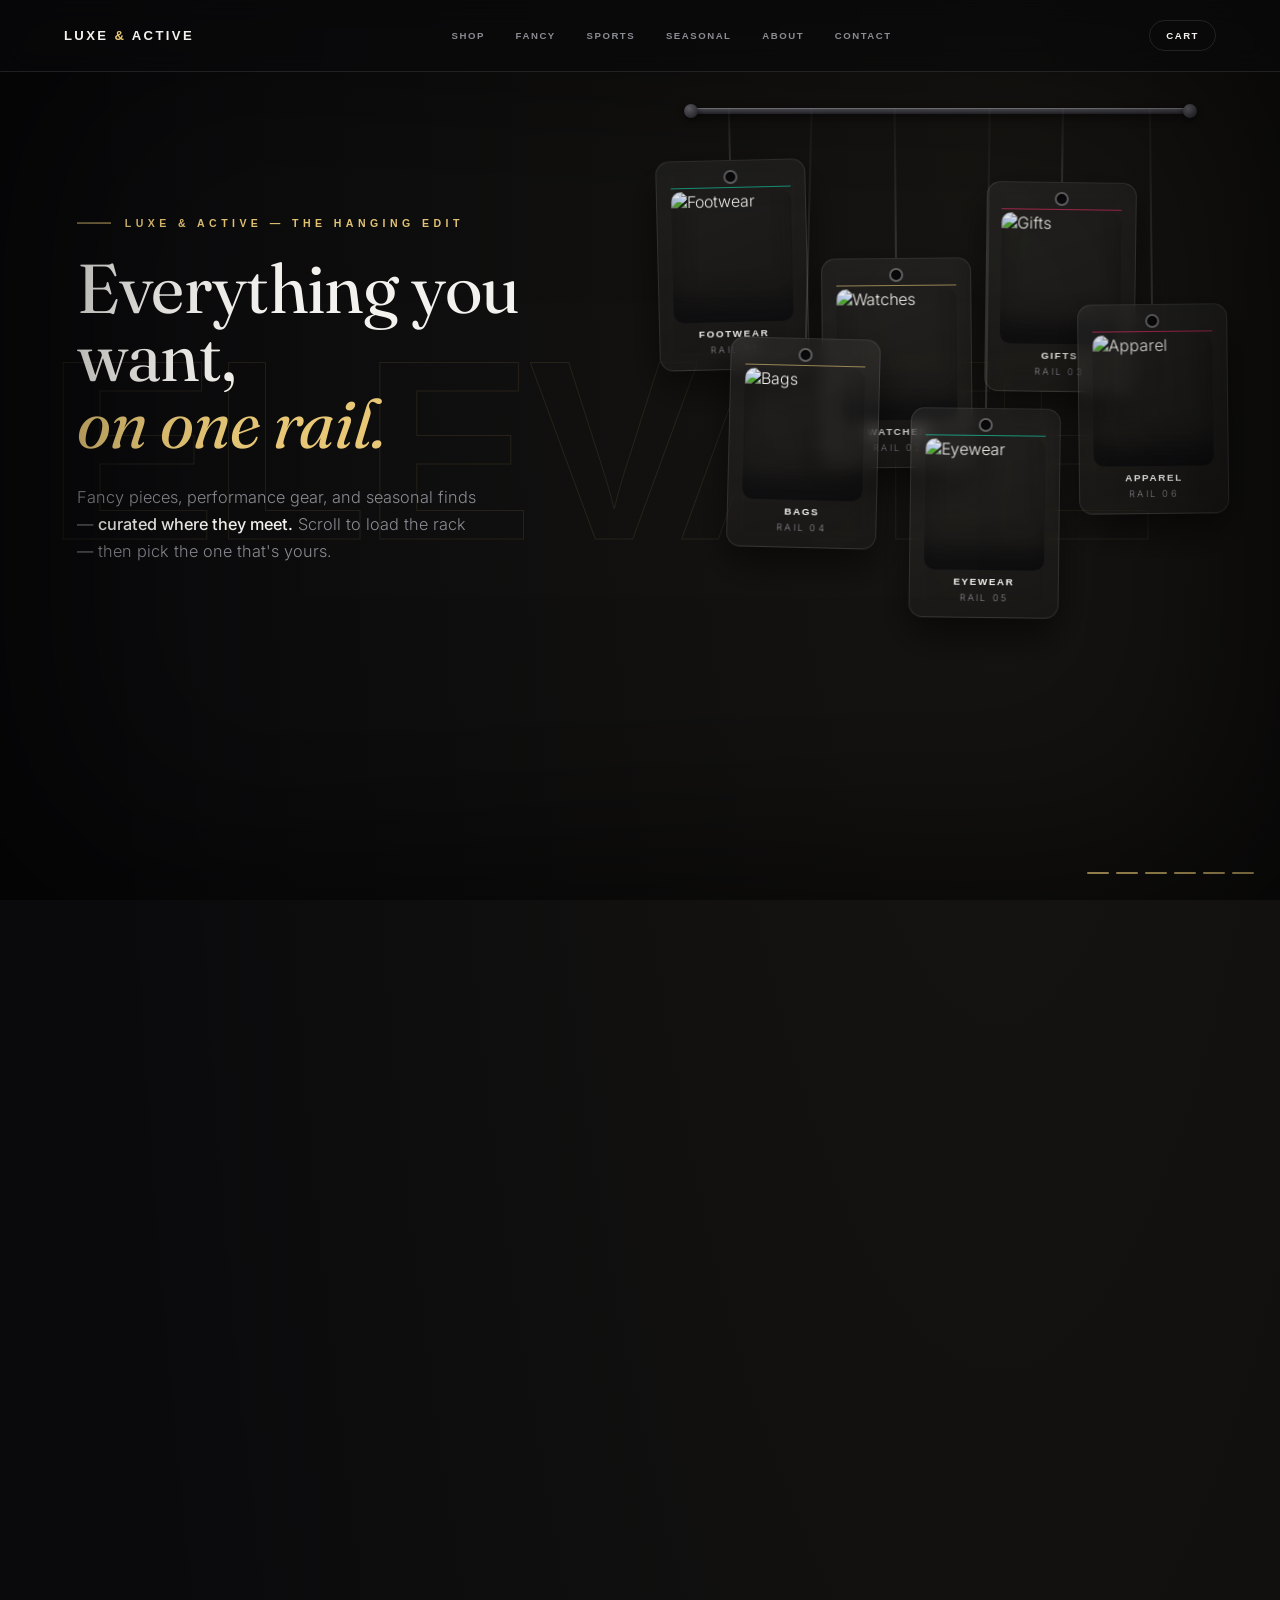
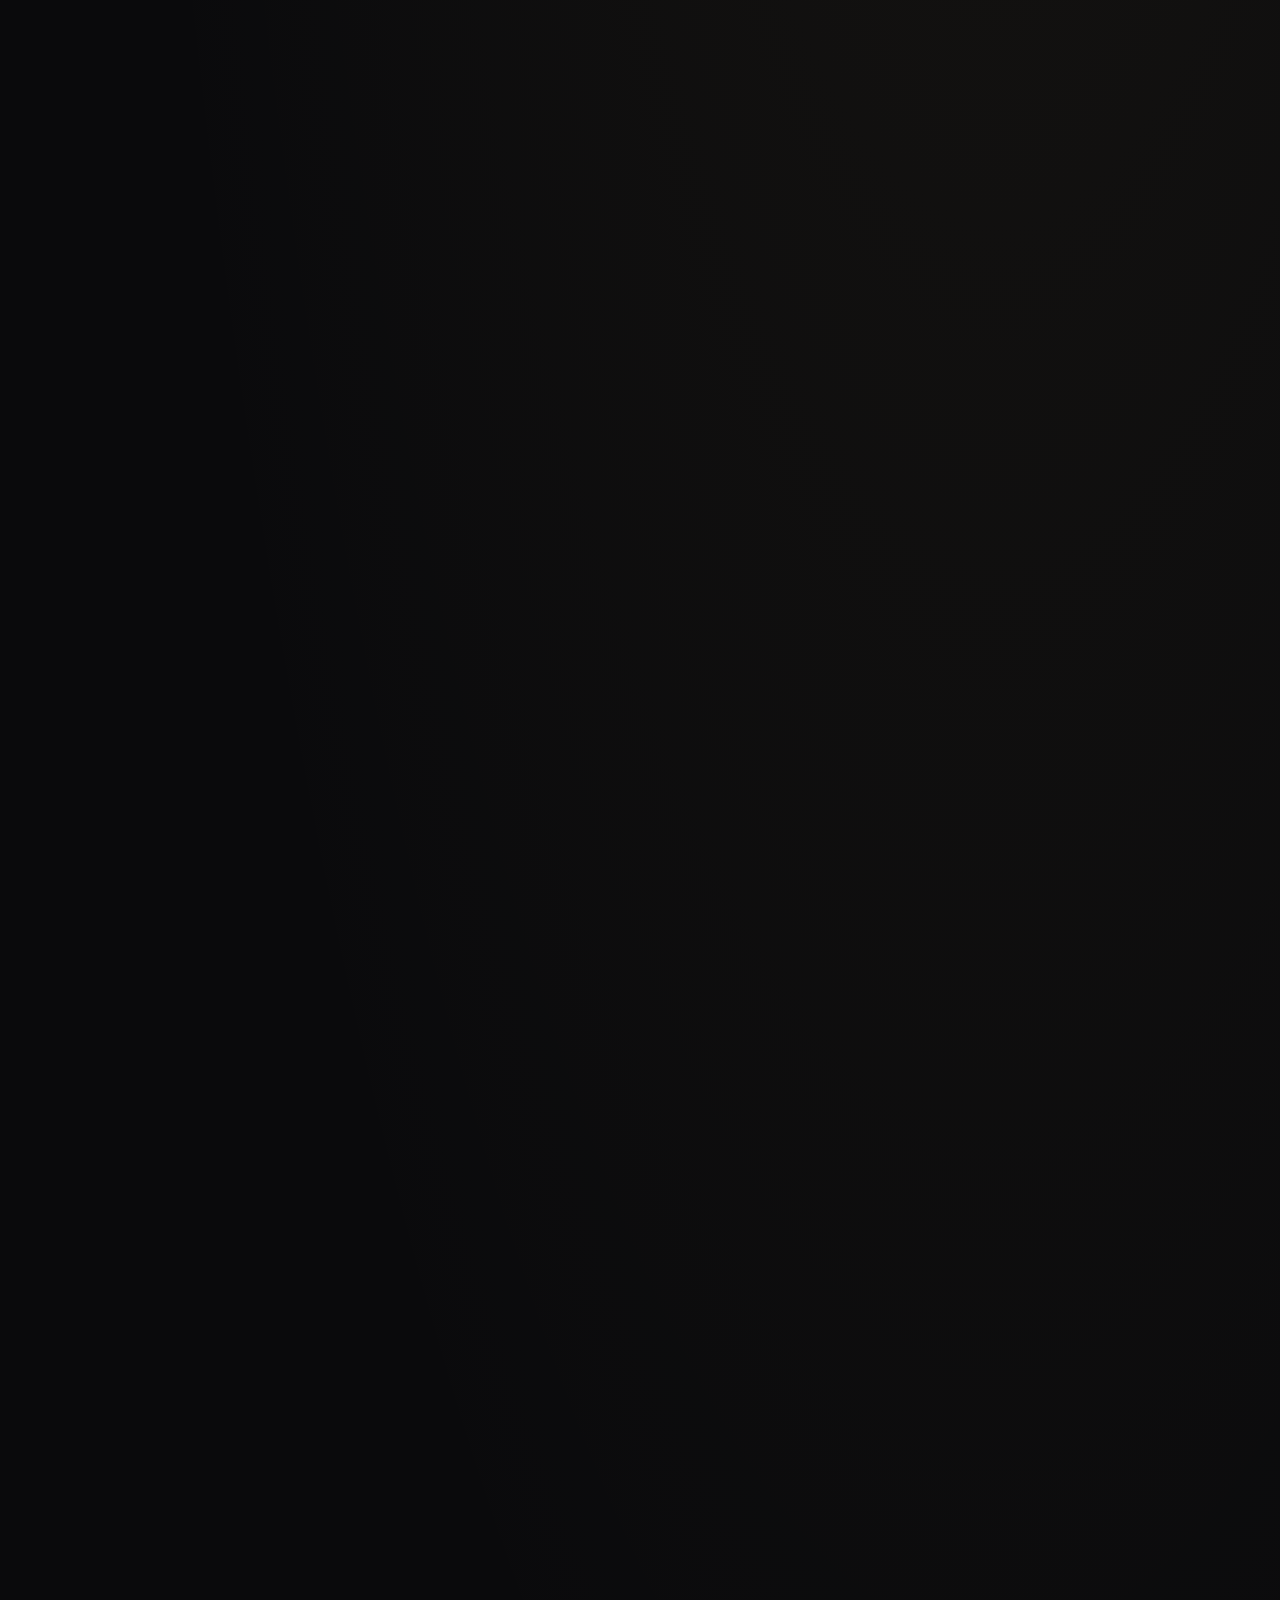
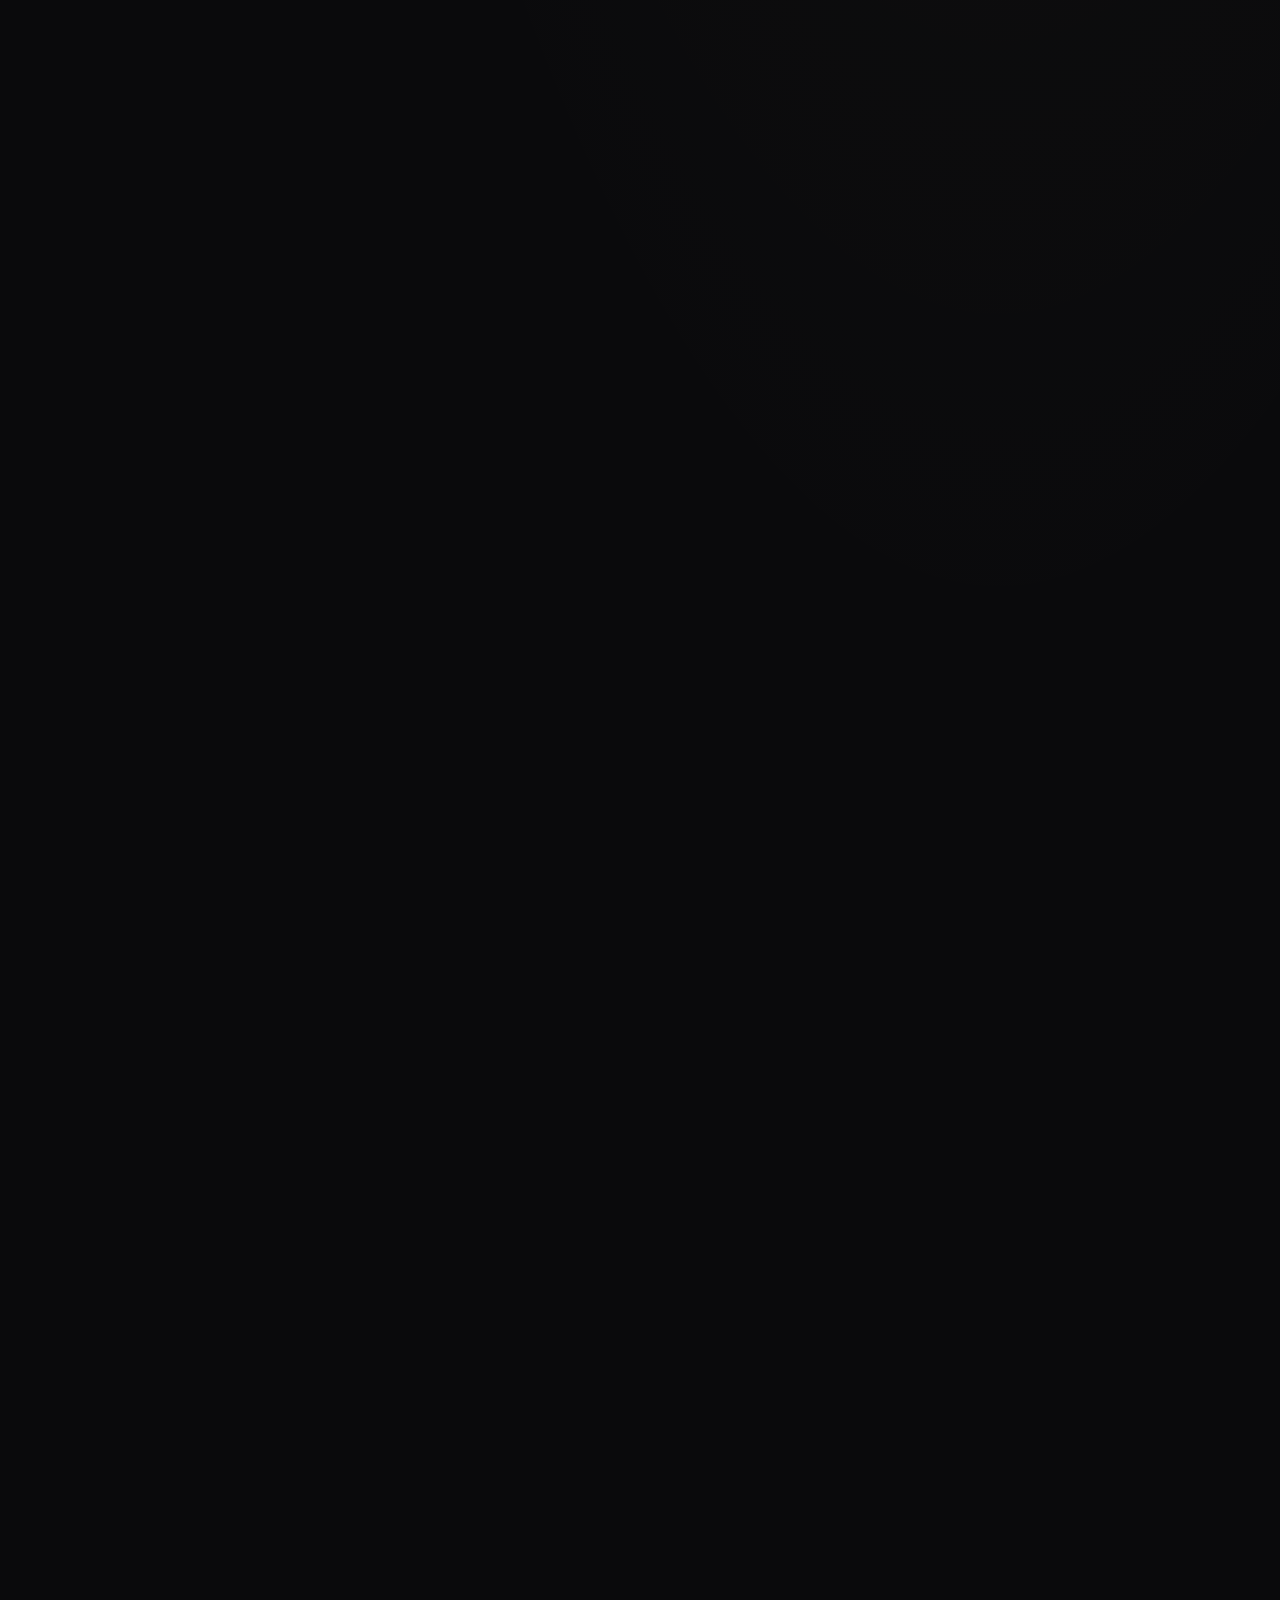
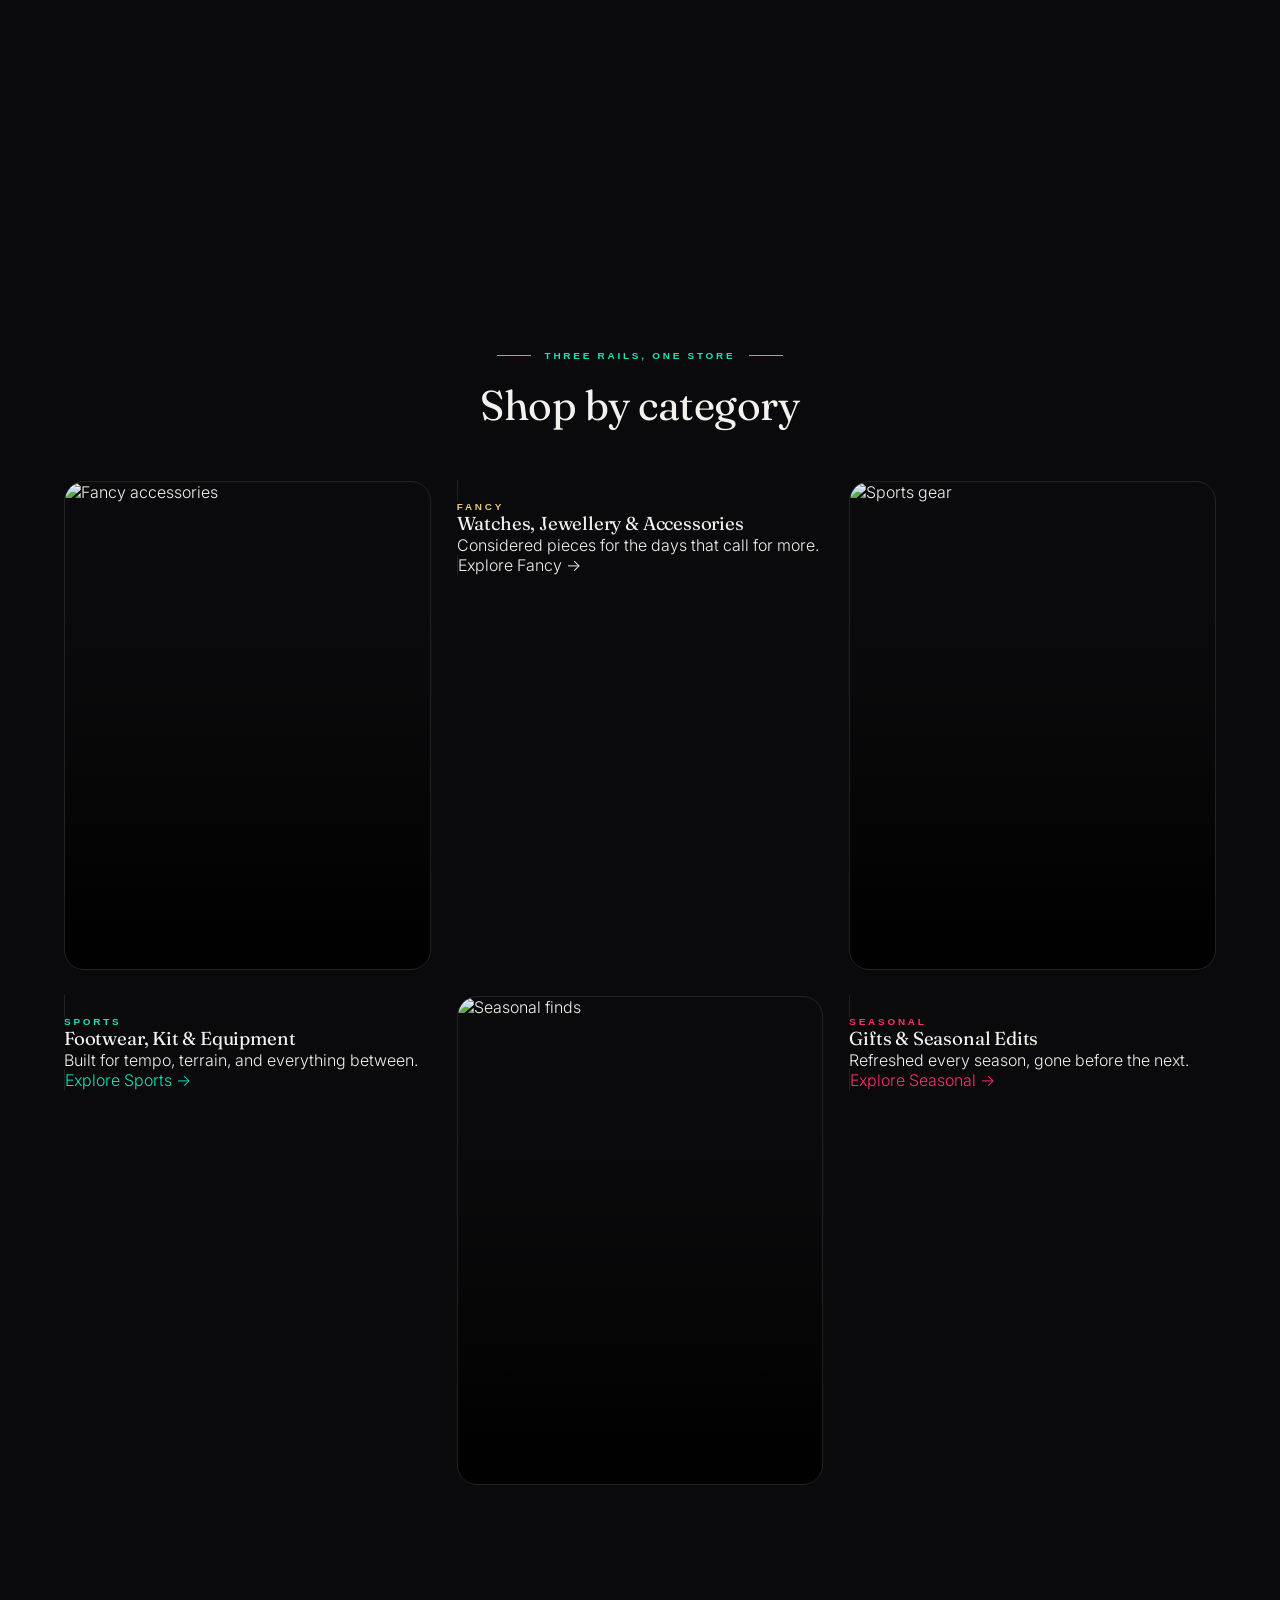
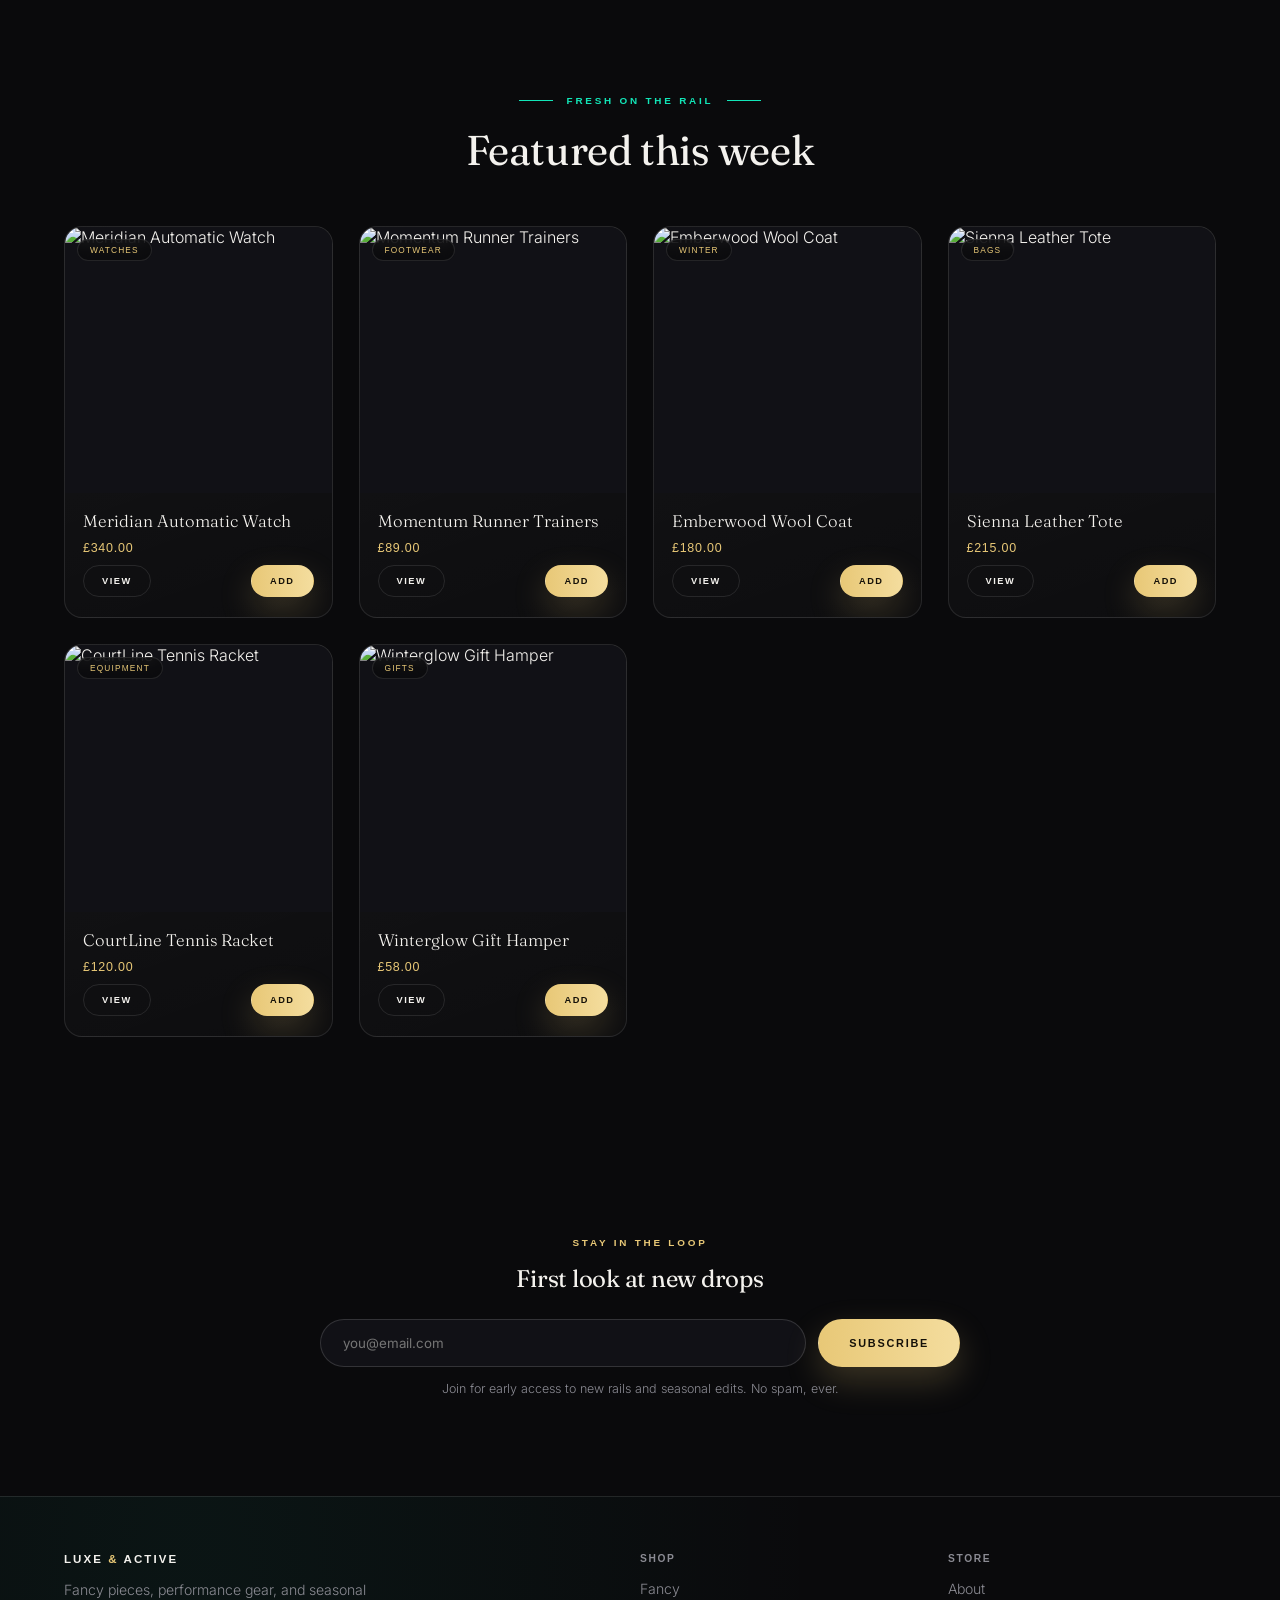
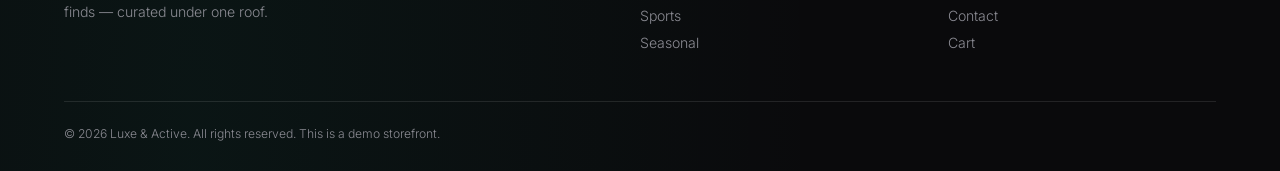
==== index.html @ bb5970e3 "Build full storefront: shop, product, cart, checkout, confirmation, about, contact Renamed hero page" ====
<!DOCTYPE html>
<html lang="en">
<head>
<meta charset="UTF-8" />
<meta name="viewport" content="width=device-width, initial-scale=1.0" />
<title>Luxe &amp; Active — Fancy, Sport &amp; Seasonal, All On One Rail</title>
<meta name="description" content="Luxe & Active — curated fancy pieces, performance sportswear, and seasonal finds under one roof." />
<link rel="stylesheet" href="assets/site.css" />
<style>
  :root{
    --scroll:0;
    --ink:#0a0a0c;
    --ink-2:#111116;
    --bone:#f4f2ee;
    --muted:#8b8b93;
    --gold:#e8c877;      /* luxe */
    --teal:#12e6b8;      /* performance */
    --signal:#ff2d6b;    /* fancy / live */
    --rail:#3a3a42;
  }

  html{scroll-behavior:auto}

  body{
    background:
      radial-gradient(120% 80% at 78% 0%, rgba(232,200,119,.06), transparent 60%),
      radial-gradient(90% 70% at 15% 100%, rgba(18,230,184,.05), transparent 55%),
      var(--ink);
    overflow-x:hidden;
    display:block; /* override shared flex shell for the scroll-trick hero */
  }

  /* fine grain / vignette so the black doesn't read flat */
  .hero-scroll::after{
    content:"";position:fixed;inset:0;pointer-events:none;z-index:60;
    box-shadow:inset 0 0 220px 40px rgba(0,0,0,.65);
  }

  .hero-scroll{ position:relative; height:560vh; } /* scroll runway for the assembly */

  .stage{
    position:sticky;top:0;height:100vh;width:100vw;overflow:hidden;
  }

  /* overlay nav on the hero */
  .site-nav.overlay{position:fixed;left:0;right:0;top:0;background:rgba(10,10,12,.55);z-index:70}

  /* ---- kinetic background word ---- */
  .ghost{
    position:absolute;top:50%;left:50%;
    font-family:'Syncopate',sans-serif;font-weight:700;
    font-size:clamp(5rem,20vw,20rem);letter-spacing:-.02em;
    color:transparent;-webkit-text-stroke:1px rgba(232,200,119,.10);
    white-space:nowrap;z-index:0;user-select:none;
    transform:translate(-50%,-50%) translateX(calc((var(--scroll) - .5) * 26vw));
  }

  /* ================= LEFT : the pitch ================= */
  .pitch{
    position:absolute;left:clamp(28px,6vw,110px);top:50%;
    transform:translateY(-50%);
    width:min(46vw,560px);z-index:5;
  }
  .eyebrow{
    font-family:'Syncopate',sans-serif;font-size:.66rem;font-weight:700;
    letter-spacing:.42em;color:var(--gold);text-transform:uppercase;
    display:flex;align-items:center;gap:14px;margin-bottom:26px;
    opacity:clamp(0,calc(var(--scroll) * 8),1);
    transform:translateX(calc((1 - clamp(0,calc(var(--scroll)*8),1)) * -20px));
  }
  .eyebrow::before{content:"";width:34px;height:1px;background:var(--gold);display:block}

  .headline{
    font-family:'Fraunces',serif;font-weight:400;
    font-size:clamp(2.6rem,5.4vw,5rem);line-height:.98;letter-spacing:-.01em;
    margin-bottom:26px;min-height:2.6em;
  }
  .headline em{font-style:italic;color:var(--gold)}
  .headline .swap{display:inline-block;transition:opacity .35s ease, transform .35s ease}
  .headline.morph .swap{opacity:0;transform:translateY(8px)}

  .sub{
    font-size:1.02rem;line-height:1.65;color:var(--muted);
    max-width:40ch;font-weight:300;margin-bottom:34px;
    opacity:clamp(0,calc((var(--scroll) - .04) * 8),1);
  }
  .sub strong{color:var(--bone);font-weight:500}

  .pick{
    display:flex;align-items:center;gap:12px;
    font-family:'Syncopate',sans-serif;font-size:.62rem;font-weight:700;
    letter-spacing:.34em;text-transform:uppercase;color:var(--teal);
    opacity:clamp(0,calc((var(--scroll) - .55) * 4),1);
  }
  .pick .dot{width:7px;height:7px;border-radius:50%;background:var(--teal);
    box-shadow:0 0 12px var(--teal);animation:pulse 1.8s infinite}
  @keyframes pulse{50%{opacity:.35;transform:scale(.7)}}

  /* the shop button that appears once a rail is chosen */
  .shop-cta{
    margin-top:30px;display:inline-flex;align-items:center;gap:14px;
    padding:15px 30px;border-radius:40px;border:1px solid transparent;
    background:linear-gradient(90deg,var(--gold),#f4dd9e);
    color:#141008;font-family:'Syncopate',sans-serif;font-weight:700;
    font-size:.72rem;letter-spacing:.16em;text-transform:uppercase;
    cursor:pointer;opacity:0;transform:translateY(14px);pointer-events:none;
    transition:opacity .4s ease,transform .4s ease,box-shadow .3s ease;
  }
  .shop-cta.show{opacity:1;transform:translateY(0);pointer-events:auto;
    box-shadow:0 14px 40px rgba(232,200,119,.28)}
  .shop-cta:hover{box-shadow:0 14px 50px rgba(232,200,119,.5)}
  .shop-cta .arw{transition:transform .25s ease}
  .shop-cta:hover .arw{transform:translateX(5px)}

  /* ================= RIGHT : the rail ================= */
  .rail-panel{
    position:absolute;right:0;top:0;height:100vh;
    width:min(50vw,640px);z-index:4;
  }
  /* the horizontal rod the tags hang from */
  .rod{
    position:absolute;top:12%;left:8%;right:14%;height:6px;border-radius:6px;
    background:linear-gradient(180deg,#5a5a63,#26262c);
    box-shadow:0 3px 10px rgba(0,0,0,.6),inset 0 1px 0 rgba(255,255,255,.25);
  }
  .rod::before,.rod::after{ /* the mounts */
    content:"";position:absolute;top:-4px;width:14px;height:14px;border-radius:50%;
    background:radial-gradient(circle at 35% 30%,#6b6b73,#1c1c22);
    box-shadow:0 2px 6px rgba(0,0,0,.6);
  }
  .rod::before{left:-7px}
  .rod::after{right:-7px}

  /* each hanging tag */
  .tag{
    position:absolute;width:150px;height:210px;
    transform-origin:50% -0px;           /* swing from the hook hole */
    will-change:transform;cursor:pointer;
    transform:translate(0,0);opacity:0;  /* JS reveals as it flies in */
  }
  /* the string from rod to tag */
  .tag .string{
    position:absolute;left:50%;bottom:100%;width:1px;
    height:var(--len,60px);background:linear-gradient(180deg,rgba(255,255,255,.05),rgba(255,255,255,.28));
    transform:translateX(-.5px);
  }
  .tag .hole{
    position:absolute;top:9px;left:50%;transform:translateX(-50%);
    width:14px;height:14px;border-radius:50%;
    background:var(--ink);border:2px solid rgba(255,255,255,.35);
    box-shadow:inset 0 1px 2px rgba(0,0,0,.8);z-index:2;
  }
  .tag .card{
    position:absolute;inset:0;border-radius:14px;padding:16px 14px 14px;
    background:linear-gradient(160deg,rgba(255,255,255,.055),rgba(255,255,255,.015));
    backdrop-filter:blur(8px);
    border:1px solid rgba(255,255,255,.10);
    box-shadow:0 18px 40px rgba(0,0,0,.55);
    display:flex;flex-direction:column;align-items:center;justify-content:flex-end;
    overflow:hidden;transition:border-color .3s ease,box-shadow .3s ease,transform .3s ease;
  }
  .tag .card::before{ /* accent hairline top */
    content:"";position:absolute;top:26px;left:14px;right:14px;height:1px;
    background:var(--acc,var(--gold));opacity:.6;z-index:2;
  }
  /* product image well */
  .well{
    position:relative;flex:1;width:100%;display:flex;align-items:center;justify-content:center;
    margin-top:14px;border-radius:10px;overflow:hidden;
  }
  .well::after{
    content:"";position:absolute;inset:0;border-radius:10px;
    box-shadow:inset 0 -30px 26px -10px rgba(10,10,12,.75);
    pointer-events:none;
  }
  .well img{width:100%;height:100%;object-fit:cover;filter:saturate(1.05)}
  .meta{width:100%;text-align:center;padding-top:6px}
  .meta .name{
    font-family:'Syncopate',sans-serif;font-weight:700;font-size:.62rem;
    letter-spacing:.16em;text-transform:uppercase;
  }
  .meta .idx{
    font-family:'Inter',sans-serif;font-size:.58rem;color:var(--muted);
    letter-spacing:.24em;margin-top:5px;text-transform:uppercase;
  }
  /* hover + selected states */
  .tag:hover .card{border-color:var(--acc,var(--gold));
    box-shadow:0 22px 55px rgba(0,0,0,.6),0 0 26px -6px var(--acc,var(--gold))}
  .tag.selected .card{
    border-color:var(--acc,var(--gold));
    box-shadow:0 22px 60px rgba(0,0,0,.6),0 0 0 1px var(--acc,var(--gold)),0 0 34px -4px var(--acc,var(--gold));
  }
  .tag.selected .card::after{
    content:"✓ ON THE LIST";position:absolute;top:9px;left:0;right:0;text-align:center;
    font-family:'Syncopate',sans-serif;font-size:.42rem;letter-spacing:.16em;color:var(--acc,var(--gold));z-index:2;
  }

  /* ================= scroll hint ================= */
  .scroll-hint{
    position:absolute;left:50%;bottom:28px;transform:translateX(-50%);z-index:6;
    font-family:'Syncopate',sans-serif;font-size:.6rem;letter-spacing:.34em;
    text-transform:uppercase;color:var(--muted);
    display:flex;flex-direction:column;align-items:center;gap:10px;
    opacity:clamp(0,calc(1 - var(--scroll) * 6),1);
  }
  .scroll-hint .line{width:1px;height:34px;background:linear-gradient(180deg,var(--muted),transparent);
    animation:drop 1.9s infinite}
  @keyframes drop{0%{transform:scaleY(.3);transform-origin:top;opacity:.3}
    50%{transform:scaleY(1);opacity:1}100%{transform:scaleY(.3);transform-origin:bottom;opacity:.3}}

  /* progress ticks bottom-right */
  .ticks{
    position:absolute;right:26px;bottom:26px;z-index:6;display:flex;gap:7px;
  }
  .ticks i{width:22px;height:2px;border-radius:2px;background:rgba(255,255,255,.15);transition:background .3s}
  .ticks i.on{background:var(--gold)}

  /* ================= below-the-fold sections ================= */
  .section{position:relative;z-index:2;background:var(--ink);padding:100px clamp(20px,5vw,64px)}
  .section-head{max-width:640px;margin:0 auto 50px;text-align:center}
  .section-head .label{color:var(--teal);display:inline-flex;align-items:center;gap:14px;margin-bottom:18px}
  .section-head .label::before,.section-head .label::after{content:"";width:34px;height:1px;background:var(--teal)}
  .section-head h2{font-size:clamp(1.8rem,3.6vw,2.6rem)}

  .cat-grid{max-width:1240px;margin:0 auto;display:grid;grid-template-columns:repeat(3,1fr);gap:26px}
  .cat-card{
    position:relative;border-radius:20px;overflow:hidden;aspect-ratio:3/4;
    border:1px solid rgba(255,255,255,.10);
  }
  .cat-card img{width:100%;height:100%;object-fit:cover;transition:transform .5s ease}
  .cat-card:hover img{transform:scale(1.07)}
  .cat-card::before{
    content:"";position:absolute;inset:0;
    background:linear-gradient(0deg,rgba(0,0,0,.86) 10%,rgba(0,0,0,.15) 55%,transparent 80%);
  }
  .cat-card .content{position:absolute;left:0;right:0;bottom:0;padding:28px;z-index:2}
  .cat-card .content .label{margin-bottom:10px}
  .cat-card .content h3{font-size:1.5rem;margin-bottom:8px}
  .cat-card .content p{color:var(--muted);font-size:.86rem;margin-bottom:16px}
  .cat-card .content a{font-family:'Syncopate',sans-serif;font-size:.62rem;font-weight:700;letter-spacing:.14em;text-transform:uppercase;color:var(--gold);display:inline-flex;align-items:center;gap:8px}

  .feat-grid{max-width:1240px;margin:0 auto;display:grid;grid-template-columns:repeat(auto-fill,minmax(240px,1fr));gap:26px}

  .newsletter{max-width:640px;margin:0 auto;text-align:center}
  .newsletter form{display:flex;gap:12px;margin-top:26px}
  .newsletter input{flex:1;background:var(--ink-2);border:1px solid rgba(255,255,255,.14);border-radius:30px;padding:15px 22px;color:var(--bone);font-family:'Inter',sans-serif}
  .newsletter input:focus{outline:none;border-color:var(--gold)}
  .newsletter .note{margin-top:14px;font-size:.78rem;color:var(--muted)}

  /* ================= mobile ================= */
  @media (max-width:860px){
    .hero-scroll{height:auto}
    .stage{position:relative;height:auto;min-height:100vh;padding:88px 20px 40px}
    .ghost{display:none}
    .pitch{position:relative;left:0;top:0;transform:none;width:100%;margin-bottom:40px}
    .headline{min-height:auto;font-size:clamp(2.2rem,9vw,3.2rem)}
    .eyebrow,.sub,.pick{opacity:1 !important;transform:none !important}
    .rail-panel{position:relative;width:100%;height:auto}
    .rod{position:relative;top:0;left:0;right:0;margin:0 6px 34px}
    .rail-panel .tag-wrap{display:flex;gap:16px;overflow-x:auto;padding:0 4px 16px;scroll-snap-type:x mandatory}
    .tag{position:relative !important;left:auto !important;top:auto !important;transform:none !important;opacity:1 !important;flex:0 0 auto;scroll-snap-align:center;margin-top:var(--len,50px)}
    .scroll-hint,.ticks{display:none}
    .cat-grid{grid-template-columns:1fr}
  }

  @media (prefers-reduced-motion:reduce){
    .headline .swap{transition:none}
  }
</style>
</head>
<body>

  <header class="site-nav overlay">
    <a class="brand" href="index.html">LUXE <span>&amp;</span> ACTIVE</a>
    <nav class="nav-links">
      <a href="shop.html?cat=all">Shop</a>
      <a href="shop.html?cat=fancy">Fancy</a>
      <a href="shop.html?cat=sports">Sports</a>
      <a href="shop.html?cat=seasonal">Seasonal</a>
      <a href="about.html">About</a>
      <a href="contact.html">Contact</a>
    </nav>
    <div class="nav-right">
      <a class="cart-link" href="cart.html">Cart <span class="cart-badge">0</span></a>
    </div>
  </header>

  <div class="hero-scroll">
    <div class="stage">
      <div class="ghost">ELEVATE</div>

      <!-- LEFT: the pitch -->
      <div class="pitch">
        <div class="eyebrow">Luxe &amp; Active — The Hanging Edit</div>
        <h1 class="headline" id="headline">
          <span class="swap">Everything you want,<br><em>on one rail.</em></span>
        </h1>
        <p class="sub">
          Fancy pieces, performance gear, and seasonal finds — <strong>curated where they meet.</strong>
          Scroll to load the rack — then pick the one that's yours.
        </p>
        <div class="pick"><span class="dot"></span><span>Choose a rail to begin</span></div>
        <button class="shop-cta" id="shopCta">
          <span id="shopLabel">Shop</span><span class="arw">→</span>
        </button>
      </div>

      <!-- RIGHT: the rail -->
      <div class="rail-panel">
        <div class="rod"></div>
        <div class="tag-wrap" id="tagWrap"></div>
      </div>

      <div class="scroll-hint"><span>Scroll to hang the collection</span><span class="line"></span></div>
      <div class="ticks" id="ticks"></div>
    </div>
  </div>

  <!-- ============ SHOP BY CATEGORY ============ -->
  <section class="section">
    <div class="section-head">
      <div class="label">Three Rails, One Store</div>
      <h2>Shop by category</h2>
    </div>
    <div class="cat-grid">
      <a class="cat-card" href="shop.html?cat=fancy">
        <img src="https://images.unsplash.com/photo-1611652022419-a9419f74343d?auto=format&fit=crop&w=800&q=80" alt="Fancy accessories" loading="lazy" />
        <div class="content">
          <div class="label" style="color:var(--gold)">Fancy</div>
          <h3>Watches, Jewellery &amp; Accessories</h3>
          <p>Considered pieces for the days that call for more.</p>
          <a href="shop.html?cat=fancy">Explore Fancy →</a>
        </div>
      </a>
      <a class="cat-card" href="shop.html?cat=sports">
        <img src="https://images.unsplash.com/photo-1517649763962-0c623066013b?auto=format&fit=crop&w=800&q=80" alt="Sports gear" loading="lazy" />
        <div class="content">
          <div class="label" style="color:var(--teal)">Sports</div>
          <h3>Footwear, Kit &amp; Equipment</h3>
          <p>Built for tempo, terrain, and everything between.</p>
          <a href="shop.html?cat=sports" style="color:var(--teal)">Explore Sports →</a>
        </div>
      </a>
      <a class="cat-card" href="shop.html?cat=seasonal">
        <img src="https://images.unsplash.com/photo-1512909006721-3d6018887383?auto=format&fit=crop&w=800&q=80" alt="Seasonal finds" loading="lazy" />
        <div class="content">
          <div class="label" style="color:var(--signal)">Seasonal</div>
          <h3>Gifts &amp; Seasonal Edits</h3>
          <p>Refreshed every season, gone before the next.</p>
          <a href="shop.html?cat=seasonal" style="color:var(--signal)">Explore Seasonal →</a>
        </div>
      </a>
    </div>
  </section>

  <!-- ============ FEATURED PRODUCTS ============ -->
  <section class="section">
    <div class="section-head">
      <div class="label">Fresh On The Rail</div>
      <h2>Featured this week</h2>
    </div>
    <div class="feat-grid" id="featGrid"></div>
  </section>

  <!-- ============ NEWSLETTER ============ -->
  <section class="section">
    <div class="newsletter">
      <div class="label" style="color:var(--gold);justify-content:center;display:flex">Stay In The Loop</div>
      <h2 style="margin-top:16px">First look at new drops</h2>
      <form id="newsForm">
        <input type="email" placeholder="you@email.com" required />
        <button class="btn btn-primary" type="submit">Subscribe</button>
      </form>
      <div class="note" id="newsNote">Join for early access to new rails and seasonal edits. No spam, ever.</div>
    </div>
  </section>

  <footer class="site-footer">
    <div class="footer-grid">
      <div>
        <div class="brand small">LUXE <span>&amp;</span> ACTIVE</div>
        <p>Fancy pieces, performance gear, and seasonal finds — curated under one roof.</p>
      </div>
      <div>
        <h4>Shop</h4>
        <a href="shop.html?cat=fancy">Fancy</a>
        <a href="shop.html?cat=sports">Sports</a>
        <a href="shop.html?cat=seasonal">Seasonal</a>
      </div>
      <div>
        <h4>Store</h4>
        <a href="about.html">About</a>
        <a href="contact.html">Contact</a>
        <a href="cart.html">Cart</a>
      </div>
    </div>
    <div class="footer-bottom">© 2026 Luxe &amp; Active. All rights reserved. This is a demo storefront.</div>
  </footer>

<script src="assets/store.js"></script>
<script>
  /* ---------- the rail collection ----------
     Each tag = one shoppable category entry point into the shop. */
  const ITEMS = [
    { key:'footwear', name:'Footwear', cat:'sports',
      img:'https://images.unsplash.com/photo-1517649763962-0c623066013b?auto=format&fit=crop&w=400&q=70',
      acc:'var(--teal)',
      line:'Footwear that <em>earns</em><br>every mile.',
      hx:14, len:52,  from:{x:-135, y:-30, r:-38} },
    { key:'watches',  name:'Watches', cat:'fancy',
      img:'https://images.unsplash.com/photo-1524592094714-0f0654e20314?auto=format&fit=crop&w=400&q=70',
      acc:'var(--gold)',
      line:'Time, tailored<br>to your <em>pulse.</em>',
      hx:40, len:150, from:{x:150,  y:-20, r:52}  },
    { key:'gifts',    name:'Gifts', cat:'seasonal',
      img:'https://images.unsplash.com/photo-1549465220-1a8b9238cd48?auto=format&fit=crop&w=400&q=70',
      acc:'var(--signal)',
      line:'The gift that<br><em>always fits.</em>',
      hx:66, len:74,  from:{x:60,   y:130, r:24}  },
    { key:'bags',     name:'Bags', cat:'fancy',
      img:'https://images.unsplash.com/photo-1590874103328-eac38a683ce7?auto=format&fit=crop&w=400&q=70',
      acc:'var(--gold)',
      line:'Carry it like<br>you <em>mean it.</em>',
      hx:26, len:230, from:{x:-120, y:120, r:-60} },
    { key:'eyewear',  name:'Eyewear', cat:'fancy',
      img:'https://images.unsplash.com/photo-1511499767150-a48a237f0083?auto=format&fit=crop&w=400&q=70',
      acc:'var(--teal)',
      line:'See the day in<br><em>sharper</em> light.',
      hx:54, len:300, from:{x:140,  y:110, r:70}  },
    { key:'apparel',  name:'Apparel', cat:'seasonal',
      img:'https://images.unsplash.com/photo-1551028719-00167b16eac5?auto=format&fit=crop&w=400&q=70',
      acc:'var(--signal)',
      line:'Layers built to<br>move &amp; <em>impress.</em>',
      hx:80, len:196, from:{x:120,  y:-60, r:44}  },
  ];

  const DEFAULT_LINE = 'Everything you want,<br><em>on one rail.</em>';
  const reduce = window.matchMedia('(prefers-reduced-motion: reduce)').matches;

  const wrap = document.getElementById('tagWrap');
  const headline = document.getElementById('headline');
  const swap = headline.querySelector('.swap');
  const shopCta = document.getElementById('shopCta');
  const shopLabel = document.getElementById('shopLabel');
  const ticksBox = document.getElementById('ticks');

  let selected = null;

  // build tags + ticks
  ITEMS.forEach((it,i)=>{
    const t = document.createElement('div');
    t.className = 'tag';
    t.style.setProperty('--acc', it.acc);
    t.style.setProperty('--len', it.len+'px');
    t.style.left = `calc(${it.hx}% - 75px)`;
    t.style.top  = `calc(12% + ${it.len}px)`;   // hole sits at rod + string length
    t.dataset.i = i;
    t.innerHTML = `
      <div class="string"></div>
      <div class="card">
        <div class="hole"></div>
        <div class="well"><img src="${it.img}" alt="${it.name}" loading="lazy"></div>
        <div class="meta">
          <div class="name">${it.name}</div>
          <div class="idx">Rail 0${i+1}</div>
        </div>
      </div>`;
    it.el = t;
    wrap.appendChild(t);

    const tick = document.createElement('i');
    ticksBox.appendChild(tick);
    it.tick = tick;

    // interactions
    t.addEventListener('mouseenter',()=>{ if(!isMobile()) setHeadline(it.line); });
    t.addEventListener('mouseleave',()=>{ if(!isMobile() && !selected) setHeadline(DEFAULT_LINE); });
    t.addEventListener('click',()=> selectItem(i));
  });

  function isMobile(){ return window.innerWidth <= 860; }

  function setHeadline(html){
    if(reduce){ swap.innerHTML = html; return; }
    headline.classList.add('morph');
    setTimeout(()=>{ swap.innerHTML = html; headline.classList.remove('morph'); }, 240);
  }

  function selectItem(i){
    const it = ITEMS[i];
    ITEMS.forEach(x=> x.el.classList.remove('selected'));
    it.el.classList.add('selected');
    selected = i;
    setHeadline(it.line);
    shopLabel.textContent = 'Shop ' + it.name;
    shopCta.style.setProperty('background', `linear-gradient(90deg, ${it.acc}, #f4dd9e)`);
    shopCta.classList.add('show');
  }
  shopCta.addEventListener('click',()=>{
    if(selected!=null){
      const it = ITEMS[selected];
      shopLabel.textContent = 'Opening ' + it.name + '…';
      location.href = 'shop.html?cat=' + it.cat;
    }
  });

  /* ---------- easing ---------- */
  function easeOutBack(x){ const c1=1.70158, c3=c1+1; return 1 + c3*Math.pow(x-1,3) + c1*Math.pow(x-1,2); }
  function clamp(v,a,b){ return Math.max(a,Math.min(b,v)); }

  /* ---------- scroll → smooth value ---------- */
  let target=0, cur=0;
  window.addEventListener('scroll',()=>{
    const max = document.documentElement.scrollHeight - window.innerHeight;
    target = max>0 ? window.scrollY / max : 0;
  });

  const START=0.011, WIN=0.055, STEP=0.02; // per-tag landing window + stagger (hero is ~1/5 of total scroll runway now)

  function frame(t){
    if(isMobile()){                       // static rack on mobile
      document.documentElement.style.setProperty('--scroll', 1);
      requestAnimationFrame(frame);
      return;
    }
    cur += (target - cur) * 0.09;
    document.documentElement.style.setProperty('--scroll', cur);

    ITEMS.forEach((it,i)=>{
      const s = START + i*STEP;
      let p = clamp((cur - s)/WIN, 0, 1);
      const e = reduce ? p : easeOutBack(p);     // overshoot = the landing swing
      const rem = 1 - e;                          // 1 = off-screen, 0 = hung

      // idle sway once it has landed
      let sway = 0;
      if(!reduce && p > 0.9){
        const settle = (p-0.9)/0.1;
        sway = Math.sin(t/900 + i) * 1.4 * settle;
      }
      const isHov = it.el.matches(':hover');
      const hov = isHov ? -7 : 0;

      const x = it.from.x * rem;
      const y = it.from.y * rem;
      const r = it.from.r * rem + sway + hov;
      const op = clamp(p*2.2, 0, 1);

      it.el.style.transform = `translate(${x}vw, ${y}vh) rotate(${r}deg)`;
      it.el.style.opacity = op;
      it.tick.classList.toggle('on', p > 0.5);
    });

    requestAnimationFrame(frame);
  }
  requestAnimationFrame(frame);

  // recalc target on resize so it doesn't get stuck
  window.addEventListener('resize',()=>{
    const max = document.documentElement.scrollHeight - window.innerHeight;
    target = max>0 ? window.scrollY / max : 0;
  });

  /* ---------- featured products (real store data) ---------- */
  const featGrid = document.getElementById('featGrid');
  const FEATURED = ['fa-01','sp-01','se-05','fa-03','sp-05','se-02'];
  FEATURED.forEach(id=>{
    const p = findProduct(id);
    if(!p) return;
    const card = document.createElement('div');
    card.className = 'card';
    card.innerHTML = `
      <a class="thumb" href="product.html?id=${p.id}">
        <span class="tag-pill">${p.tag}</span>
        <img src="${p.img}" alt="${p.name}" loading="lazy">
      </a>
      <div class="body">
        <div class="name">${p.name}</div>
        <div class="price">${money(p.price)}</div>
        <div class="row">
          <a class="btn btn-ghost" href="product.html?id=${p.id}">View</a>
          <button class="btn btn-primary" data-add="${p.id}">Add</button>
        </div>
      </div>`;
    featGrid.appendChild(card);
  });
  featGrid.addEventListener('click', e=>{
    const btn = e.target.closest('[data-add]');
    if(!btn) return;
    addToCart(btn.dataset.add, 1);
    btn.textContent = 'Added ✓';
    setTimeout(()=>{ btn.textContent = 'Add'; }, 1200);
  });

  /* ---------- newsletter (demo, no backend) ---------- */
  document.getElementById('newsForm').addEventListener('submit', e=>{
    e.preventDefault();
    document.getElementById('newsNote').textContent = "You're on the list — thank you.";
  });
</script>
</body>
</html>
---- assets/site.css ----
/* Luxe & Active — shared design system for shop / product / cart / checkout / info pages */
@import url('https://fonts.googleapis.com/css2?family=Syncopate:wght@400;700&family=Fraunces:ital,opsz,wght@0,9..144,400;0,9..144,600;1,9..144,400&family=Inter:wght@300;400;500;600&display=swap');

:root{
  --ink:#0a0a0c;
  --ink-2:#111116;
  --panel:#17171d;
  --bone:#f4f2ee;
  --muted:#8b8b93;
  --line:rgba(255,255,255,.10);
  --gold:#e8c877;
  --teal:#12e6b8;
  --signal:#ff2d6b;
}

*{box-sizing:border-box;margin:0;padding:0}

html{scroll-behavior:smooth}

body{
  background:
    radial-gradient(120% 60% at 78% 0%, rgba(232,200,119,.06), transparent 60%),
    radial-gradient(90% 60% at 15% 100%, rgba(18,230,184,.05), transparent 55%),
    var(--ink);
  color:var(--bone);
  font-family:'Inter',sans-serif;
  font-weight:300;
  min-height:100vh;
  display:flex;flex-direction:column;
}

a{color:inherit;text-decoration:none}
img{max-width:100%;display:block}

h1,h2,h3{font-family:'Fraunces',serif;font-weight:400;letter-spacing:-.01em}
em{font-style:italic;color:var(--gold)}

.label{
  font-family:'Syncopate',sans-serif;font-weight:700;font-size:.62rem;
  letter-spacing:.28em;text-transform:uppercase;
}

/* ---------------- nav ---------------- */
.site-nav{
  position:sticky;top:0;z-index:50;display:flex;align-items:center;justify-content:space-between;
  gap:20px;padding:20px clamp(20px,5vw,64px);
  background:rgba(10,10,12,.72);backdrop-filter:blur(14px);
  border-bottom:1px solid var(--line);
}
.brand{
  font-family:'Syncopate',sans-serif;font-weight:700;font-size:.82rem;letter-spacing:.18em;
}
.brand span{color:var(--gold)}
.nav-links{display:flex;align-items:center;gap:clamp(14px,2.4vw,32px);flex-wrap:wrap}
.nav-links a{
  font-family:'Syncopate',sans-serif;font-size:.6rem;font-weight:700;letter-spacing:.16em;
  text-transform:uppercase;color:var(--muted);transition:color .2s ease;white-space:nowrap;
}
.nav-links a:hover,.nav-links a.active{color:var(--bone)}
.nav-right{display:flex;align-items:center;gap:18px}
.cart-link{
  position:relative;display:flex;align-items:center;gap:8px;
  font-family:'Syncopate',sans-serif;font-size:.6rem;font-weight:700;letter-spacing:.16em;
  text-transform:uppercase;color:var(--bone);border:1px solid var(--line);border-radius:30px;
  padding:9px 16px;transition:border-color .2s ease;
}
.cart-link:hover{border-color:var(--gold)}
.cart-badge{
  display:none;align-items:center;justify-content:center;min-width:18px;height:18px;padding:0 4px;
  border-radius:50%;background:var(--gold);color:#141008;font-size:.62rem;font-weight:700;
}

/* ---------------- buttons ---------------- */
.btn{
  display:inline-flex;align-items:center;justify-content:center;gap:12px;
  font-family:'Syncopate',sans-serif;font-weight:700;font-size:.68rem;letter-spacing:.16em;
  text-transform:uppercase;border-radius:40px;padding:15px 30px;border:1px solid transparent;
  cursor:pointer;transition:box-shadow .25s ease,transform .2s ease,border-color .2s ease,background .2s ease;
}
.btn-primary{
  background:linear-gradient(90deg,var(--gold),#f4dd9e);color:#141008;
  box-shadow:0 14px 34px rgba(232,200,119,.22);
}
.btn-primary:hover{box-shadow:0 16px 46px rgba(232,200,119,.42);transform:translateY(-1px)}
.btn-ghost{background:transparent;border-color:var(--line);color:var(--bone)}
.btn-ghost:hover{border-color:var(--gold);color:var(--gold)}
.btn:disabled{opacity:.4;cursor:not-allowed;box-shadow:none;transform:none}
.btn-block{width:100%}

/* ---------------- page shell ---------------- */
main{flex:1}
.wrap{max-width:1240px;margin:0 auto;padding:0 clamp(20px,5vw,64px)}
.page-head{padding:64px 0 36px}
.page-head .label{color:var(--gold);display:flex;align-items:center;gap:14px;margin-bottom:18px}
.page-head .label::before{content:"";width:34px;height:1px;background:var(--gold)}
.page-head h1{font-size:clamp(2rem,4.4vw,3.2rem)}
.page-head p{color:var(--muted);max-width:56ch;margin-top:14px;line-height:1.6}

/* ---------------- category tabs ---------------- */
.tabs{display:flex;gap:10px;flex-wrap:wrap;margin-bottom:40px}
.tab{
  font-family:'Syncopate',sans-serif;font-size:.62rem;font-weight:700;letter-spacing:.16em;
  text-transform:uppercase;padding:10px 20px;border-radius:30px;border:1px solid var(--line);
  color:var(--muted);transition:all .2s ease;
}
.tab:hover{color:var(--bone);border-color:var(--bone)}
.tab.active{background:var(--gold);border-color:var(--gold);color:#141008}

/* ---------------- product grid & cards ---------------- */
.grid{display:grid;grid-template-columns:repeat(auto-fill,minmax(240px,1fr));gap:26px;padding-bottom:80px}
.card{
  background:linear-gradient(160deg,rgba(255,255,255,.05),rgba(255,255,255,.015));
  border:1px solid var(--line);border-radius:18px;overflow:hidden;
  transition:border-color .25s ease,transform .25s ease,box-shadow .25s ease;
  display:flex;flex-direction:column;
}
.card:hover{border-color:var(--gold);transform:translateY(-4px);box-shadow:0 22px 50px rgba(0,0,0,.45)}
.card .thumb{position:relative;aspect-ratio:1/1;overflow:hidden;background:var(--ink-2)}
.card .thumb img{width:100%;height:100%;object-fit:cover;transition:transform .5s ease}
.card:hover .thumb img{transform:scale(1.06)}
.card .thumb .tag-pill{
  position:absolute;top:12px;left:12px;background:rgba(10,10,12,.72);backdrop-filter:blur(6px);
  border:1px solid var(--line);border-radius:20px;padding:5px 12px;
  font-family:'Syncopate',sans-serif;font-size:.52rem;letter-spacing:.14em;text-transform:uppercase;color:var(--gold);
}
.card .body{padding:18px 18px 20px;display:flex;flex-direction:column;gap:10px;flex:1}
.card .name{font-family:'Fraunces',serif;font-size:1.05rem}
.card .price{font-family:'Syncopate',sans-serif;font-size:.78rem;letter-spacing:.06em;color:var(--gold)}
.card .row{display:flex;align-items:center;justify-content:space-between;gap:10px;margin-top:auto}
.card .row .btn{padding:10px 18px;font-size:.58rem}

.empty-state{padding:80px 0;text-align:center;color:var(--muted)}
.empty-state .label{justify-content:center}
.empty-state .label::before{display:none}

/* ---------------- product detail ---------------- */
.product-detail{display:grid;grid-template-columns:1fr 1fr;gap:60px;padding:56px 0 80px;align-items:start}
.product-detail .thumb{border-radius:20px;overflow:hidden;border:1px solid var(--line);aspect-ratio:1/1}
.product-detail .thumb img{width:100%;height:100%;object-fit:cover}
.product-detail .info .tag-pill{
  display:inline-block;font-family:'Syncopate',sans-serif;font-size:.6rem;letter-spacing:.2em;
  text-transform:uppercase;color:var(--teal);margin-bottom:16px;
}
.product-detail h1{font-size:clamp(1.9rem,3.4vw,2.8rem);margin-bottom:14px}
.product-detail .price{font-family:'Syncopate',sans-serif;font-size:1.1rem;color:var(--gold);margin-bottom:24px}
.product-detail .desc{color:var(--muted);line-height:1.75;max-width:52ch;margin-bottom:32px}
.qty-row{display:flex;align-items:center;gap:20px;margin-bottom:26px}
.qty-stepper{display:flex;align-items:center;border:1px solid var(--line);border-radius:30px;overflow:hidden}
.qty-stepper button{background:transparent;border:none;color:var(--bone);width:40px;height:44px;font-size:1.1rem;cursor:pointer}
.qty-stepper button:hover{color:var(--gold)}
.qty-stepper span{width:34px;text-align:center;font-family:'Inter',sans-serif}
.added-msg{margin-top:16px;font-size:.8rem;color:var(--teal);opacity:0;transition:opacity .3s ease}
.added-msg.show{opacity:1}

.related{padding:0 0 90px}
.related h2{font-size:1.4rem;margin-bottom:26px}

/* ---------------- cart ---------------- */
.cart-layout{display:grid;grid-template-columns:1fr 340px;gap:50px;padding:20px 0 90px;align-items:start}
.cart-lines{display:flex;flex-direction:column;gap:0}
.cart-line{display:grid;grid-template-columns:88px 1fr auto;gap:18px;padding:22px 0;border-bottom:1px solid var(--line);align-items:center}
.cart-line .thumb{width:88px;height:88px;border-radius:12px;overflow:hidden;border:1px solid var(--line)}
.cart-line .thumb img{width:100%;height:100%;object-fit:cover}
.cart-line .name{font-family:'Fraunces',serif;font-size:1.05rem;margin-bottom:6px}
.cart-line .cat{font-size:.7rem;color:var(--muted);text-transform:uppercase;letter-spacing:.1em}
.cart-line .right{display:flex;flex-direction:column;align-items:flex-end;gap:10px}
.cart-line .line-total{font-family:'Syncopate',sans-serif;font-size:.78rem;color:var(--gold)}
.cart-line .remove{font-size:.68rem;color:var(--muted);text-decoration:underline;cursor:pointer;background:none;border:none}
.cart-line .remove:hover{color:var(--signal)}

.summary{
  position:sticky;top:110px;background:var(--panel);border:1px solid var(--line);border-radius:18px;
  padding:28px;display:flex;flex-direction:column;gap:16px;
}
.summary h3{font-size:1.1rem}
.summary .srow{display:flex;justify-content:space-between;font-size:.9rem;color:var(--muted)}
.summary .srow.total{color:var(--bone);font-size:1.05rem;font-family:'Syncopate',sans-serif;padding-top:12px;border-top:1px solid var(--line)}
.summary .hint{font-size:.72rem;color:var(--muted);line-height:1.5}

/* ---------------- forms ---------------- */
.form-grid{display:grid;grid-template-columns:1fr 1fr;gap:18px}
.field{display:flex;flex-direction:column;gap:8px;margin-bottom:18px}
.field.full{grid-column:1/-1}
.field label{font-size:.68rem;letter-spacing:.08em;text-transform:uppercase;color:var(--muted)}
.field input,.field select,.field textarea{
  background:var(--ink-2);border:1px solid var(--line);border-radius:10px;padding:13px 14px;
  color:var(--bone);font-family:'Inter',sans-serif;font-size:.92rem;font-weight:300;
}
.field input:focus,.field select:focus,.field textarea:focus{outline:none;border-color:var(--gold)}
.field textarea{resize:vertical;min-height:120px}
fieldset{border:none;margin-bottom:8px}
legend{font-family:'Fraunces',serif;font-size:1.2rem;margin-bottom:18px;padding:0}

.checkout-layout{display:grid;grid-template-columns:1fr 340px;gap:50px;padding:20px 0 90px;align-items:start}

/* ---------------- confirmation ---------------- */
.confirm-box{max-width:640px;margin:0 auto;padding:90px 0;text-align:center}
.confirm-icon{
  width:74px;height:74px;border-radius:50%;background:radial-gradient(circle,var(--teal),transparent 70%);
  display:flex;align-items:center;justify-content:center;margin:0 auto 28px;font-size:1.8rem;color:var(--ink);
  background-color:var(--teal);
}
.confirm-box h1{font-size:clamp(1.8rem,4vw,2.6rem);margin-bottom:14px}
.confirm-box .order-no{font-family:'Syncopate',sans-serif;font-size:.7rem;letter-spacing:.16em;color:var(--gold);margin-bottom:28px}
.confirm-summary{background:var(--panel);border:1px solid var(--line);border-radius:16px;padding:24px;text-align:left;margin:34px 0}
.confirm-summary .srow{display:flex;justify-content:space-between;padding:8px 0;font-size:.88rem;color:var(--muted)}
.confirm-summary .srow span:last-child{color:var(--bone)}

/* ---------------- static info pages ---------------- */
.prose{max-width:74ch;padding:20px 0 90px;color:var(--muted);line-height:1.8;font-size:1rem}
.prose h2{color:var(--bone);font-size:1.5rem;margin:32px 0 14px}
.prose p{margin-bottom:18px}
.info-banner{
  margin:20px 0 50px;border-radius:20px;overflow:hidden;aspect-ratio:16/6;border:1px solid var(--line);
}
.info-banner img{width:100%;height:100%;object-fit:cover}
.values-grid{display:grid;grid-template-columns:repeat(auto-fit,minmax(180px,1fr));gap:24px;margin:30px 0 50px}
.value-card{background:var(--panel);border:1px solid var(--line);border-radius:14px;padding:22px}
.value-card .label{color:var(--teal);margin-bottom:10px}
.value-card p{color:var(--muted);font-size:.88rem;line-height:1.6}

.contact-layout{display:grid;grid-template-columns:1fr 1fr;gap:60px;padding:20px 0 90px;align-items:start}
.store-info{background:var(--panel);border:1px solid var(--line);border-radius:16px;padding:28px;display:flex;flex-direction:column;gap:20px}
.store-info .row{display:flex;flex-direction:column;gap:4px}
.store-info .row .label{color:var(--teal)}
.store-info .row div{color:var(--muted);font-size:.92rem;line-height:1.6}
.form-msg{margin-top:16px;font-size:.85rem;color:var(--teal);opacity:0;transition:opacity .3s ease}
.form-msg.show{opacity:1}

/* ---------------- footer ---------------- */
.site-footer{border-top:1px solid var(--line);padding:56px clamp(20px,5vw,64px) 30px;margin-top:auto}
.footer-grid{display:grid;grid-template-columns:2fr 1fr 1fr;gap:40px;max-width:1240px;margin:0 auto 40px}
.footer-grid p{color:var(--muted);font-size:.88rem;line-height:1.6;margin-top:14px;max-width:34ch}
.footer-grid h4{font-family:'Syncopate',sans-serif;font-size:.64rem;letter-spacing:.16em;text-transform:uppercase;color:var(--muted);margin-bottom:16px}
.footer-grid .brand.small{font-size:.72rem}
.footer-grid a{display:block;font-size:.88rem;color:var(--muted);margin-bottom:10px;transition:color .2s ease}
.footer-grid a:hover{color:var(--gold)}
.footer-bottom{max-width:1240px;margin:0 auto;padding-top:24px;border-top:1px solid var(--line);color:var(--muted);font-size:.76rem}

/* ---------------- responsive ---------------- */
@media (max-width:860px){
  .nav-links{display:none}
  .product-detail,.cart-layout,.checkout-layout,.contact-layout{grid-template-columns:1fr}
  .form-grid{grid-template-columns:1fr}
  .footer-grid{grid-template-columns:1fr;gap:30px}
  .summary{position:relative;top:0}
}
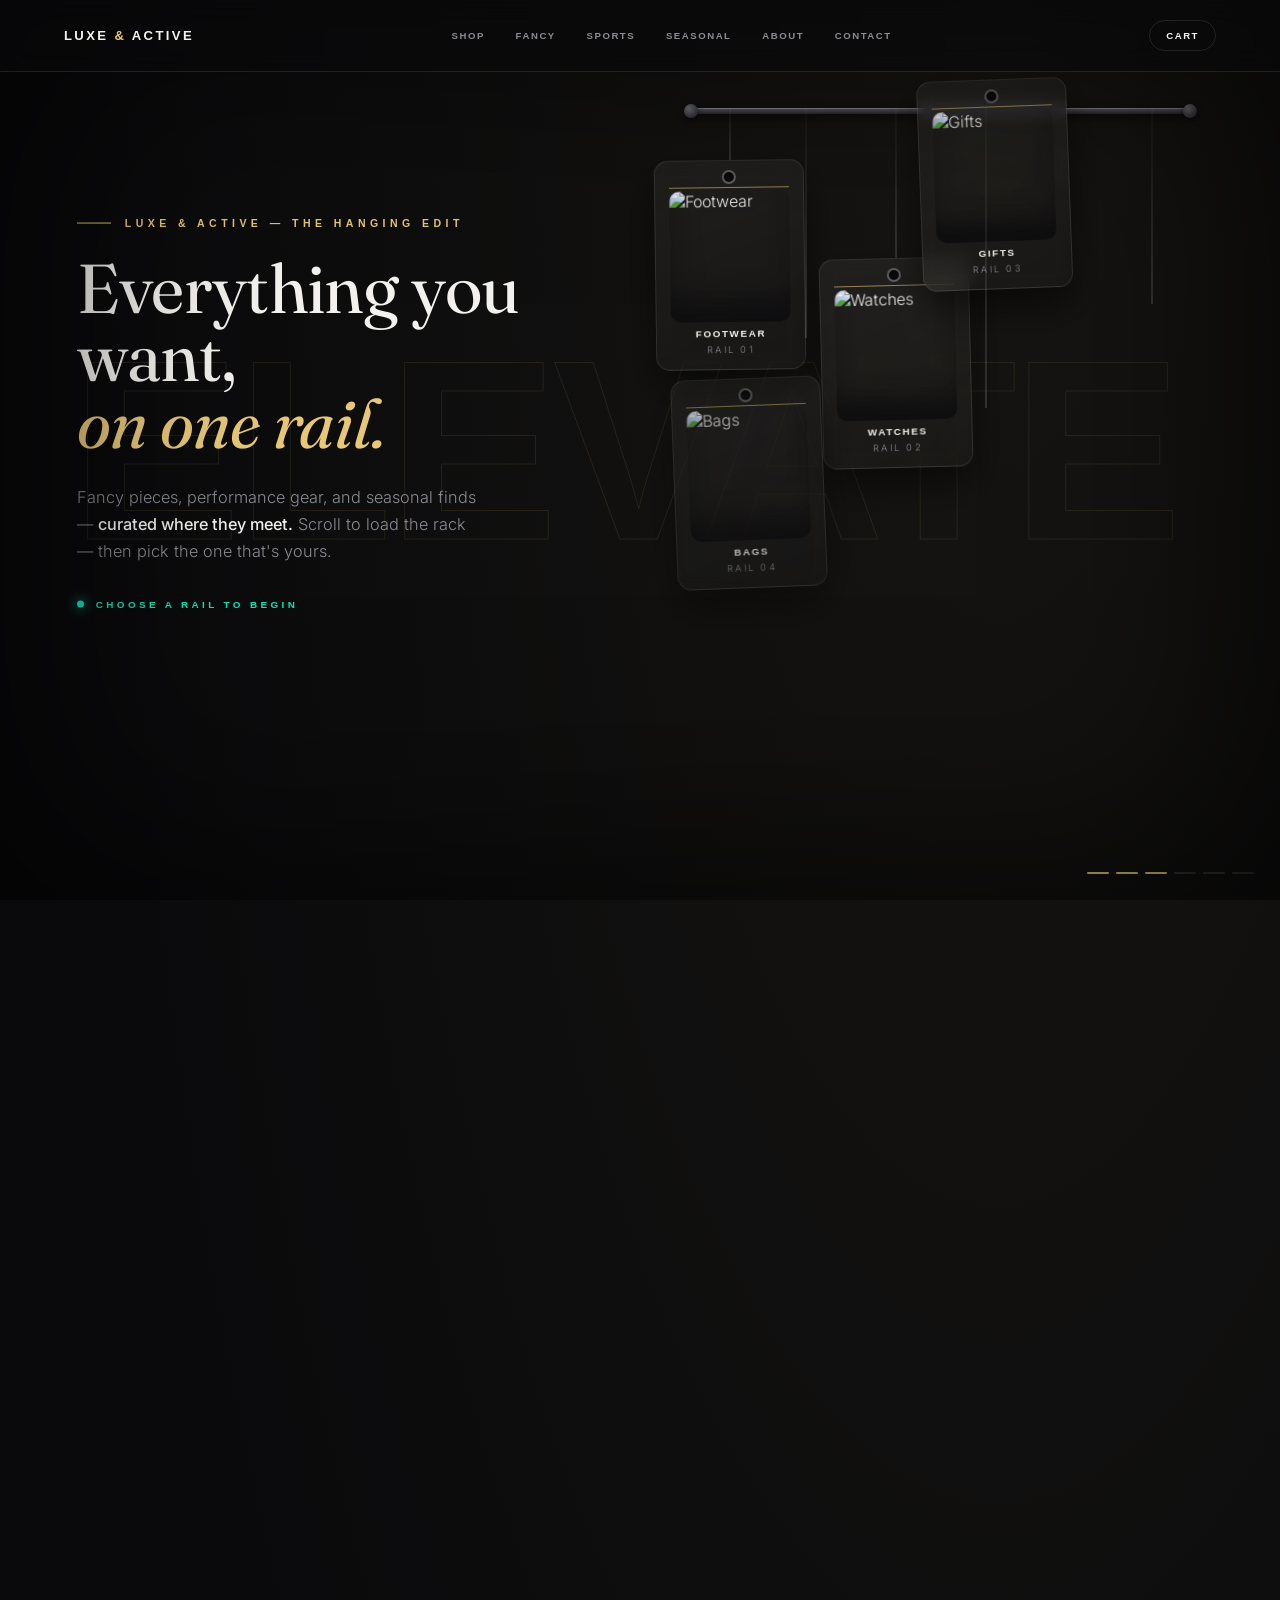
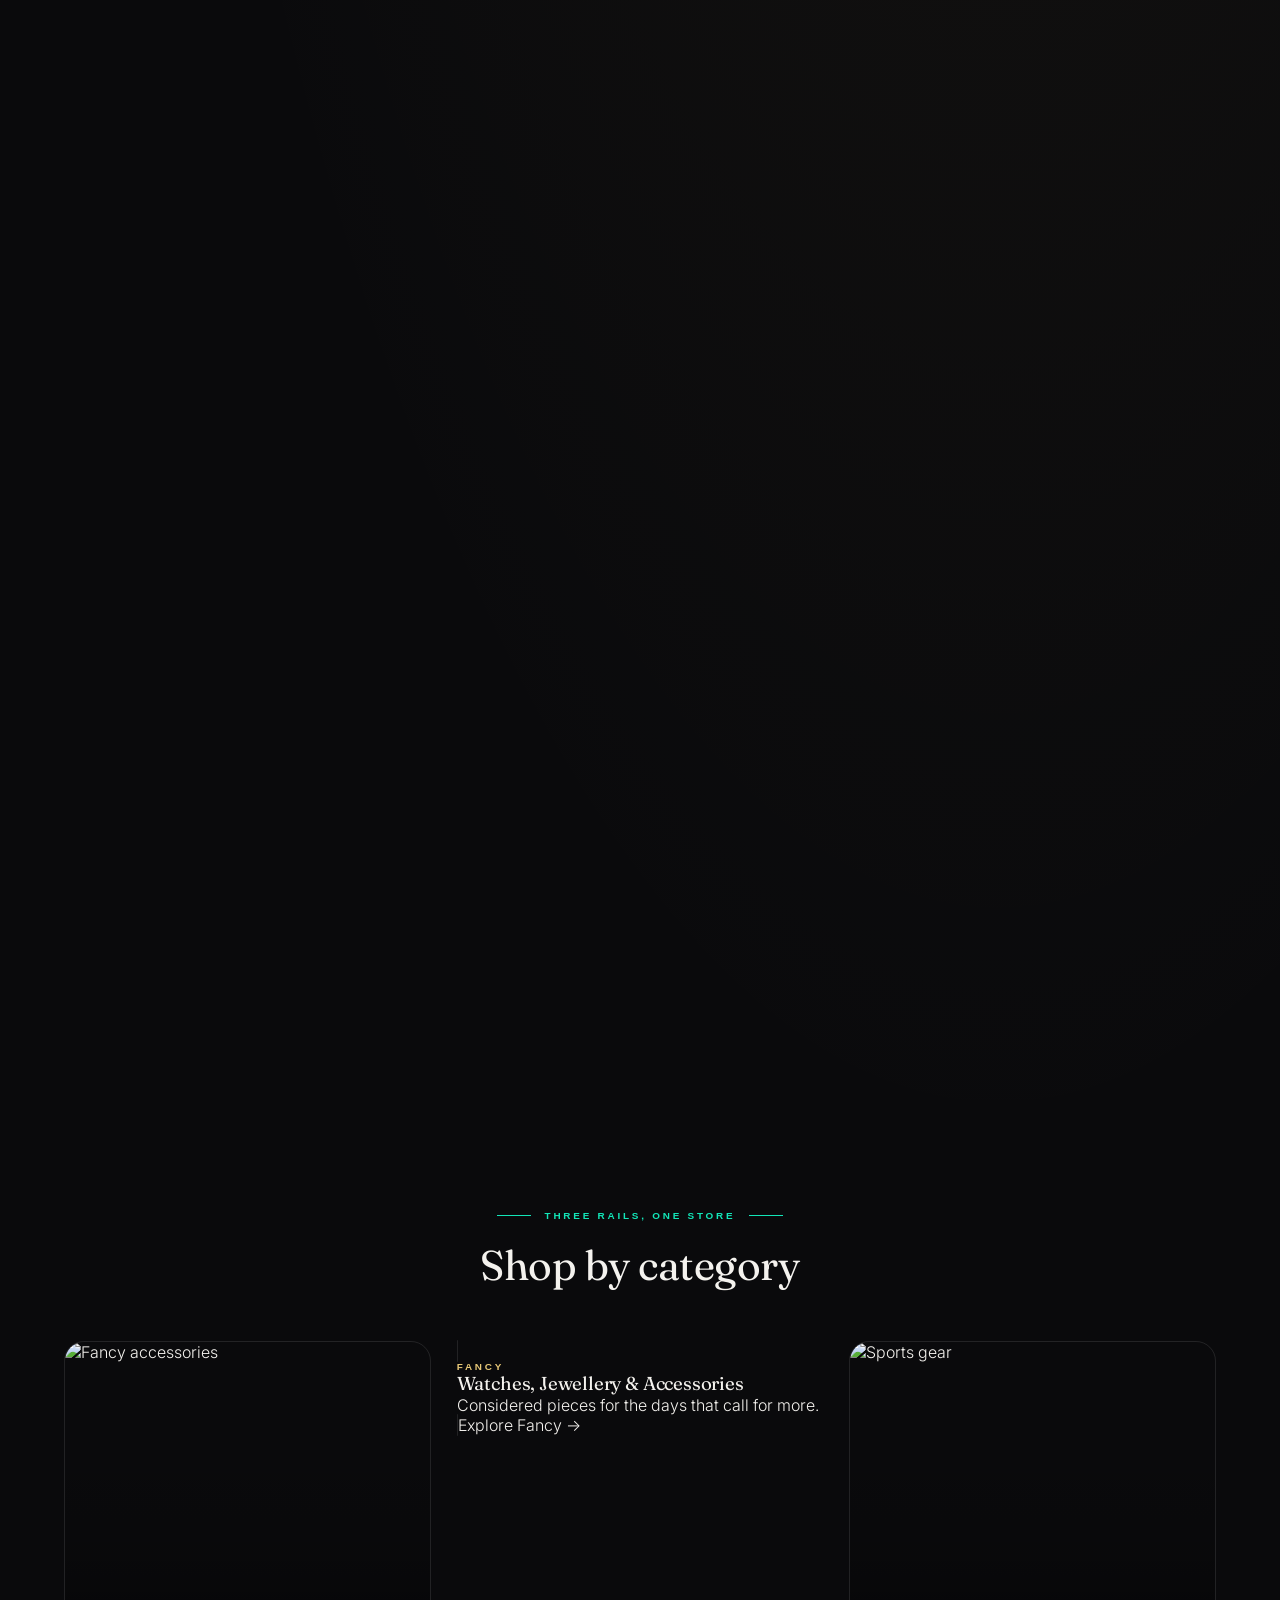
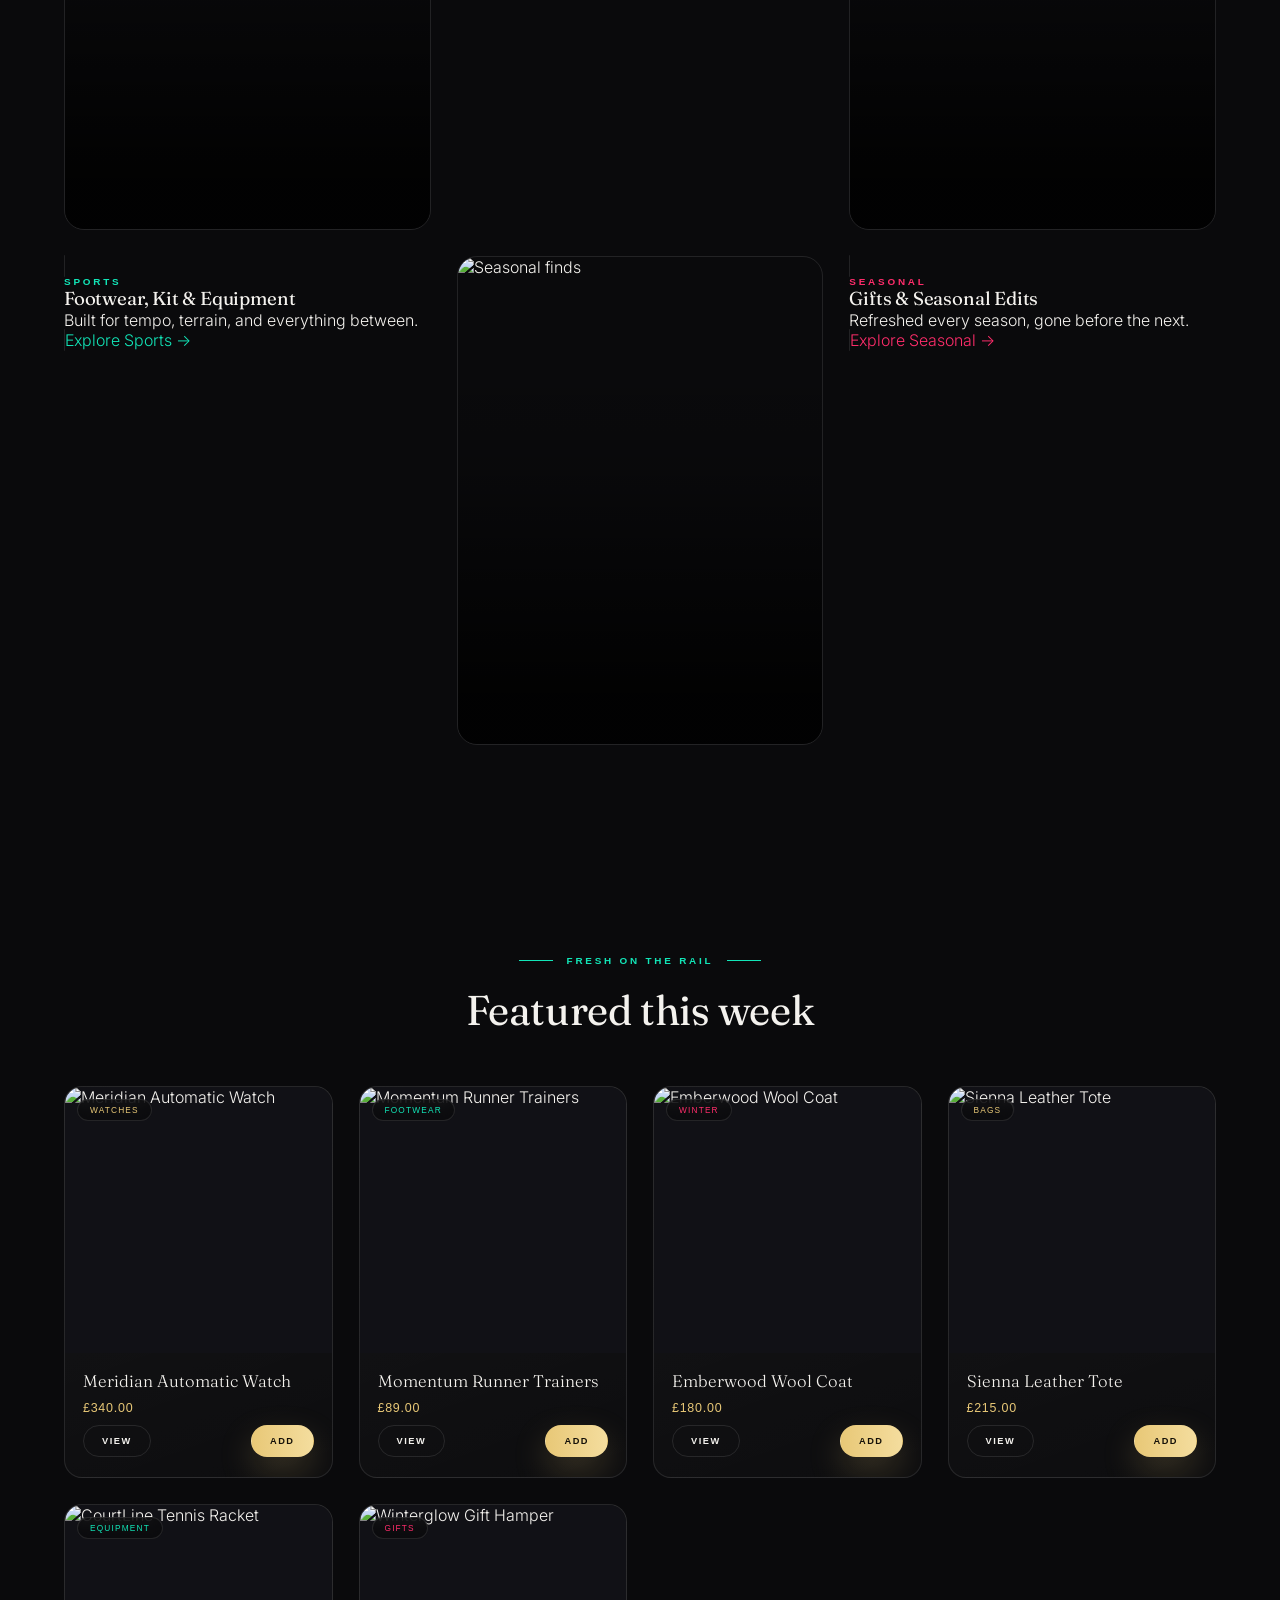
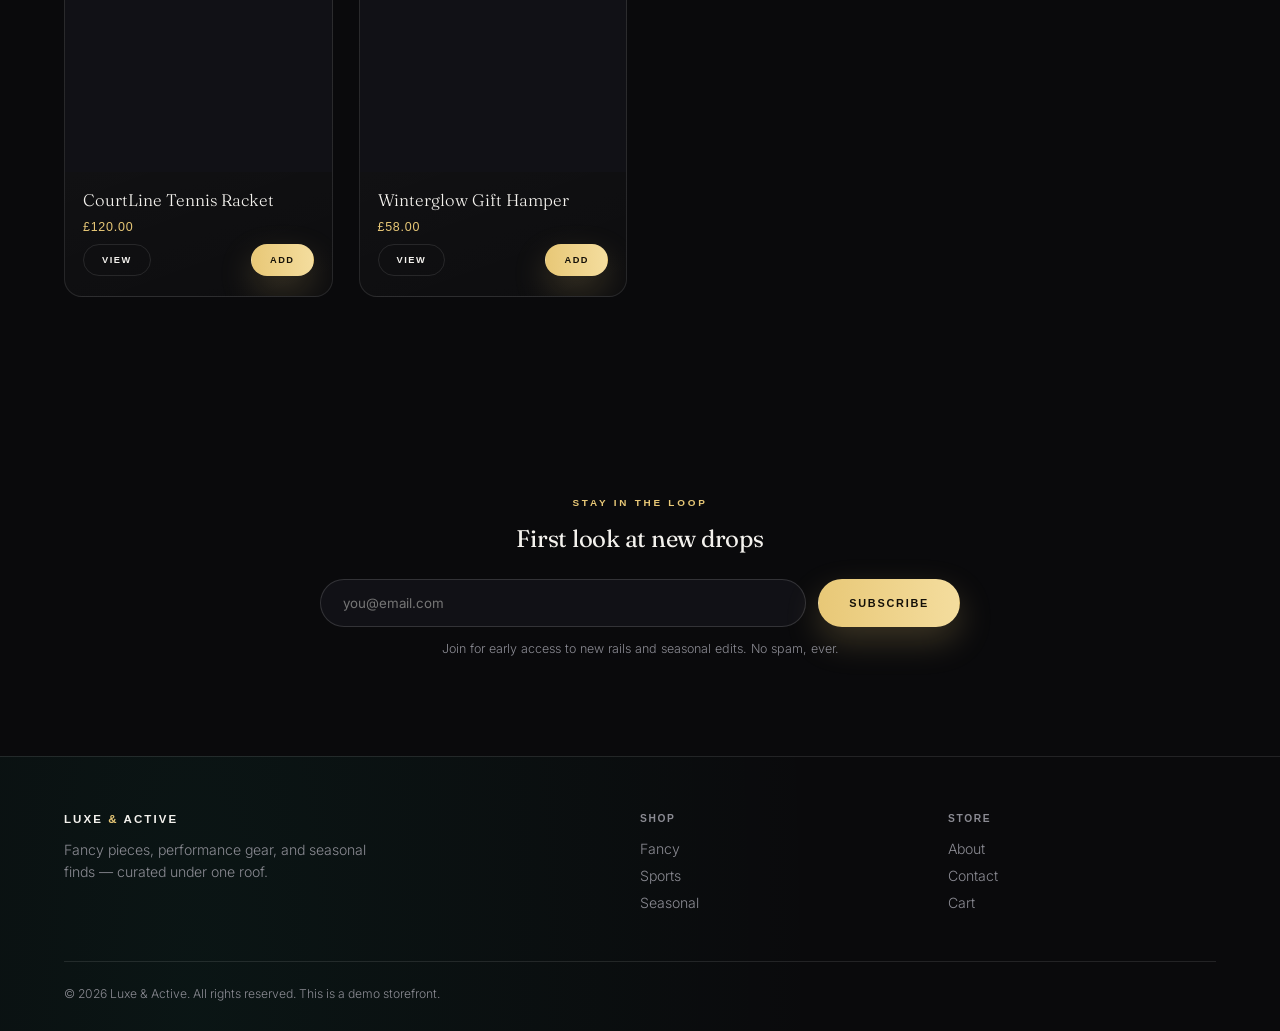
==== commit 62e20cfe: "Improve navigation, fix hero emptiness/scroll gap, correct product photos - Add a working mobile ham" ====
--- a/index.html
+++ b/index.html
@@ -36,7 +36,7 @@
     box-shadow:inset 0 0 220px 40px rgba(0,0,0,.65);
   }
 
-  .hero-scroll{ position:relative; height:560vh; } /* scroll runway for the assembly */
+  .hero-scroll{ position:relative; height:300vh; } /* scroll runway for the assembly */
 
   .stage{
     position:sticky;top:0;height:100vh;width:100vw;overflow:hidden;
@@ -61,12 +61,13 @@
     transform:translateY(-50%);
     width:min(46vw,560px);z-index:5;
   }
+  @keyframes revealUp{ from{opacity:0;transform:translateY(16px)} to{opacity:1;transform:translateY(0)} }
+
   .eyebrow{
     font-family:'Syncopate',sans-serif;font-size:.66rem;font-weight:700;
     letter-spacing:.42em;color:var(--gold);text-transform:uppercase;
     display:flex;align-items:center;gap:14px;margin-bottom:26px;
-    opacity:clamp(0,calc(var(--scroll) * 8),1);
-    transform:translateX(calc((1 - clamp(0,calc(var(--scroll)*8),1)) * -20px));
+    opacity:0;animation:revealUp .7s ease forwards;animation-delay:.15s;
   }
   .eyebrow::before{content:"";width:34px;height:1px;background:var(--gold);display:block}
 
@@ -74,6 +75,7 @@
     font-family:'Fraunces',serif;font-weight:400;
     font-size:clamp(2.6rem,5.4vw,5rem);line-height:.98;letter-spacing:-.01em;
     margin-bottom:26px;min-height:2.6em;
+    opacity:0;animation:revealUp .8s ease forwards;animation-delay:.3s;
   }
   .headline em{font-style:italic;color:var(--gold)}
   .headline .swap{display:inline-block;transition:opacity .35s ease, transform .35s ease}
@@ -82,7 +84,7 @@
   .sub{
     font-size:1.02rem;line-height:1.65;color:var(--muted);
     max-width:40ch;font-weight:300;margin-bottom:34px;
-    opacity:clamp(0,calc((var(--scroll) - .04) * 8),1);
+    opacity:0;animation:revealUp .7s ease forwards;animation-delay:.5s;
   }
   .sub strong{color:var(--bone);font-weight:500}
 
@@ -90,7 +92,7 @@
     display:flex;align-items:center;gap:12px;
     font-family:'Syncopate',sans-serif;font-size:.62rem;font-weight:700;
     letter-spacing:.34em;text-transform:uppercase;color:var(--teal);
-    opacity:clamp(0,calc((var(--scroll) - .55) * 4),1);
+    opacity:0;animation:revealUp .7s ease forwards;animation-delay:.7s;
   }
   .pick .dot{width:7px;height:7px;border-radius:50%;background:var(--teal);
     box-shadow:0 0 12px var(--teal);animation:pulse 1.8s infinite}
@@ -131,14 +133,14 @@
   .rod::before{left:-7px}
   .rod::after{right:-7px}
 
-  /* each hanging tag */
+  /* each hanging tag — the string+hook sit fixed on the rail immediately (so the rail
+     never looks empty at rest); only the .card itself flies in on scroll */
   .tag{
     position:absolute;width:150px;height:210px;
     transform-origin:50% -0px;           /* swing from the hook hole */
-    will-change:transform;cursor:pointer;
-    transform:translate(0,0);opacity:0;  /* JS reveals as it flies in */
-  }
-  /* the string from rod to tag */
+    cursor:pointer;
+  }
+  /* the string from rod to tag — always visible, marks the hanger's place on the rail */
   .tag .string{
     position:absolute;left:50%;bottom:100%;width:1px;
     height:var(--len,60px);background:linear-gradient(180deg,rgba(255,255,255,.05),rgba(255,255,255,.28));
@@ -157,7 +159,8 @@
     border:1px solid rgba(255,255,255,.10);
     box-shadow:0 18px 40px rgba(0,0,0,.55);
     display:flex;flex-direction:column;align-items:center;justify-content:flex-end;
-    overflow:hidden;transition:border-color .3s ease,box-shadow .3s ease,transform .3s ease;
+    overflow:hidden;opacity:0;will-change:transform;
+    transition:border-color .3s ease,box-shadow .3s ease;
   }
   .tag .card::before{ /* accent hairline top */
     content:"";position:absolute;top:26px;left:14px;right:14px;height:1px;
@@ -258,13 +261,15 @@
     .rail-panel{position:relative;width:100%;height:auto}
     .rod{position:relative;top:0;left:0;right:0;margin:0 6px 34px}
     .rail-panel .tag-wrap{display:flex;gap:16px;overflow-x:auto;padding:0 4px 16px;scroll-snap-type:x mandatory}
-    .tag{position:relative !important;left:auto !important;top:auto !important;transform:none !important;opacity:1 !important;flex:0 0 auto;scroll-snap-align:center;margin-top:var(--len,50px)}
+    .tag{position:relative !important;left:auto !important;top:auto !important;flex:0 0 auto;scroll-snap-align:center;margin-top:var(--len,50px)}
+    .tag .card{transform:none !important;opacity:1 !important}
     .scroll-hint,.ticks{display:none}
     .cat-grid{grid-template-columns:1fr}
   }
 
   @media (prefers-reduced-motion:reduce){
     .headline .swap{transition:none}
+    .eyebrow,.headline,.sub,.pick{animation:none;opacity:1;transform:none}
   }
 </style>
 </head>
@@ -281,7 +286,8 @@
       <a href="contact.html">Contact</a>
     </nav>
     <div class="nav-right">
-      <a class="cart-link" href="cart.html">Cart <span class="cart-badge">0</span></a>
+      <a class="cart-link" href="cart.html"><span class="cart-text">Cart</span> <span class="cart-badge">0</span></a>
+      <button class="nav-toggle" aria-label="Toggle menu" aria-expanded="false"><span></span><span></span><span></span></button>
     </div>
   </header>
 
@@ -324,7 +330,7 @@
     </div>
     <div class="cat-grid">
       <a class="cat-card" href="shop.html?cat=fancy">
-        <img src="https://images.unsplash.com/photo-1611652022419-a9419f74343d?auto=format&fit=crop&w=800&q=80" alt="Fancy accessories" loading="lazy" />
+        <img src="https://images.unsplash.com/photo-1629118639934-2b241503956c?auto=format&fit=crop&w=800&q=80" alt="Fancy accessories" loading="lazy" />
         <div class="content">
           <div class="label" style="color:var(--gold)">Fancy</div>
           <h3>Watches, Jewellery &amp; Accessories</h3>
@@ -333,7 +339,7 @@
         </div>
       </a>
       <a class="cat-card" href="shop.html?cat=sports">
-        <img src="https://images.unsplash.com/photo-1517649763962-0c623066013b?auto=format&fit=crop&w=800&q=80" alt="Sports gear" loading="lazy" />
+        <img src="https://images.unsplash.com/photo-1571008887538-b36bb32f4571?auto=format&fit=crop&w=800&q=80" alt="Sports gear" loading="lazy" />
         <div class="content">
           <div class="label" style="color:var(--teal)">Sports</div>
           <h3>Footwear, Kit &amp; Equipment</h3>
@@ -342,7 +348,7 @@
         </div>
       </a>
       <a class="cat-card" href="shop.html?cat=seasonal">
-        <img src="https://images.unsplash.com/photo-1512909006721-3d6018887383?auto=format&fit=crop&w=800&q=80" alt="Seasonal finds" loading="lazy" />
+        <img src="https://images.unsplash.com/photo-1602521879046-b994fcd56190?auto=format&fit=crop&w=800&q=80" alt="Seasonal finds" loading="lazy" />
         <div class="content">
           <div class="label" style="color:var(--signal)">Seasonal</div>
           <h3>Gifts &amp; Seasonal Edits</h3>
@@ -403,7 +409,7 @@
      Each tag = one shoppable category entry point into the shop. */
   const ITEMS = [
     { key:'footwear', name:'Footwear', cat:'sports',
-      img:'https://images.unsplash.com/photo-1517649763962-0c623066013b?auto=format&fit=crop&w=400&q=70',
+      img:'https://images.unsplash.com/photo-1571008887538-b36bb32f4571?auto=format&fit=crop&w=400&q=70',
       acc:'var(--teal)',
       line:'Footwear that <em>earns</em><br>every mile.',
       hx:14, len:52,  from:{x:-135, y:-30, r:-38} },
@@ -466,6 +472,7 @@
         </div>
       </div>`;
     it.el = t;
+    it.cardEl = t.querySelector('.card');
     wrap.appendChild(t);
 
     const tick = document.createElement('i');
@@ -508,14 +515,25 @@
   function easeOutBack(x){ const c1=1.70158, c3=c1+1; return 1 + c3*Math.pow(x-1,3) + c1*Math.pow(x-1,2); }
   function clamp(v,a,b){ return Math.max(a,Math.min(b,v)); }
 
-  /* ---------- scroll → smooth value ---------- */
+  /* ---------- scroll → smooth value ----------
+     Progress is measured LOCALLY against the hero-scroll container's own pinned
+     range, not the whole document — so the reveal always finishes right as the
+     hero un-pins, with no dead scrolling afterward regardless of how much
+     content sits below the fold. */
+  const heroEl = document.querySelector('.hero-scroll');
   let target=0, cur=0;
-  window.addEventListener('scroll',()=>{
-    const max = document.documentElement.scrollHeight - window.innerHeight;
-    target = max>0 ? window.scrollY / max : 0;
-  });
-
-  const START=0.011, WIN=0.055, STEP=0.02; // per-tag landing window + stagger (hero is ~1/5 of total scroll runway now)
+
+  function computeTarget(){
+    const total = heroEl.offsetHeight - window.innerHeight;
+    if(total <= 0){ target = 1; return; }
+    const scrolled = -heroEl.getBoundingClientRect().top;
+    target = clamp(scrolled / total, 0, 1);
+  }
+  window.addEventListener('scroll', computeTarget);
+  window.addEventListener('resize', computeTarget);
+  computeTarget();
+
+  const START=0.05, WIN=0.30, STEP=0.10; // per-tag landing window + stagger, tuned to local hero progress (0..1)
 
   function frame(t){
     if(isMobile()){                       // static rack on mobile
@@ -546,20 +564,14 @@
       const r = it.from.r * rem + sway + hov;
       const op = clamp(p*2.2, 0, 1);
 
-      it.el.style.transform = `translate(${x}vw, ${y}vh) rotate(${r}deg)`;
-      it.el.style.opacity = op;
+      it.cardEl.style.transform = `translate(${x}vw, ${y}vh) rotate(${r}deg)`;
+      it.cardEl.style.opacity = op;
       it.tick.classList.toggle('on', p > 0.5);
     });
 
     requestAnimationFrame(frame);
   }
   requestAnimationFrame(frame);
-
-  // recalc target on resize so it doesn't get stuck
-  window.addEventListener('resize',()=>{
-    const max = document.documentElement.scrollHeight - window.innerHeight;
-    target = max>0 ? window.scrollY / max : 0;
-  });
 
   /* ---------- featured products (real store data) ---------- */
   const featGrid = document.getElementById('featGrid');
@@ -569,6 +581,7 @@
     if(!p) return;
     const card = document.createElement('div');
     card.className = 'card';
+    card.style.setProperty('--acc', catColor(p.cat));
     card.innerHTML = `
       <a class="thumb" href="product.html?id=${p.id}">
         <span class="tag-pill">${p.tag}</span>
--- a/assets/site.css
+++ b/assets/site.css
@@ -53,10 +53,16 @@
 .brand span{color:var(--gold)}
 .nav-links{display:flex;align-items:center;gap:clamp(14px,2.4vw,32px);flex-wrap:wrap}
 .nav-links a{
-  font-family:'Syncopate',sans-serif;font-size:.6rem;font-weight:700;letter-spacing:.16em;
+  position:relative;font-family:'Syncopate',sans-serif;font-size:.6rem;font-weight:700;letter-spacing:.16em;
   text-transform:uppercase;color:var(--muted);transition:color .2s ease;white-space:nowrap;
+  padding:4px 0;
+}
+.nav-links a::after{
+  content:"";position:absolute;left:0;right:100%;bottom:-4px;height:1px;background:var(--gold);
+  transition:right .25s ease;
 }
 .nav-links a:hover,.nav-links a.active{color:var(--bone)}
+.nav-links a:hover::after,.nav-links a.active::after{right:0}
 .nav-right{display:flex;align-items:center;gap:18px}
 .cart-link{
   position:relative;display:flex;align-items:center;gap:8px;
@@ -69,6 +75,17 @@
   display:none;align-items:center;justify-content:center;min-width:18px;height:18px;padding:0 4px;
   border-radius:50%;background:var(--gold);color:#141008;font-size:.62rem;font-weight:700;
 }
+
+/* mobile menu toggle */
+.nav-toggle{
+  display:none;flex-direction:column;justify-content:center;gap:5px;
+  width:36px;height:36px;background:none;border:none;cursor:pointer;padding:0;
+}
+.nav-toggle span{width:22px;height:2px;background:var(--bone);border-radius:2px;
+  transition:transform .25s ease,opacity .2s ease;}
+.nav-toggle.open span:nth-child(1){transform:translateY(7px) rotate(45deg)}
+.nav-toggle.open span:nth-child(2){opacity:0}
+.nav-toggle.open span:nth-child(3){transform:translateY(-7px) rotate(-45deg)}
 
 /* ---------------- buttons ---------------- */
 .btn{
@@ -109,19 +126,20 @@
 /* ---------------- product grid & cards ---------------- */
 .grid{display:grid;grid-template-columns:repeat(auto-fill,minmax(240px,1fr));gap:26px;padding-bottom:80px}
 .card{
+  --acc:var(--gold);
   background:linear-gradient(160deg,rgba(255,255,255,.05),rgba(255,255,255,.015));
   border:1px solid var(--line);border-radius:18px;overflow:hidden;
   transition:border-color .25s ease,transform .25s ease,box-shadow .25s ease;
   display:flex;flex-direction:column;
 }
-.card:hover{border-color:var(--gold);transform:translateY(-4px);box-shadow:0 22px 50px rgba(0,0,0,.45)}
+.card:hover{border-color:var(--acc);transform:translateY(-4px);box-shadow:0 22px 50px rgba(0,0,0,.45),0 0 30px -12px var(--acc)}
 .card .thumb{position:relative;aspect-ratio:1/1;overflow:hidden;background:var(--ink-2)}
 .card .thumb img{width:100%;height:100%;object-fit:cover;transition:transform .5s ease}
 .card:hover .thumb img{transform:scale(1.06)}
 .card .thumb .tag-pill{
   position:absolute;top:12px;left:12px;background:rgba(10,10,12,.72);backdrop-filter:blur(6px);
   border:1px solid var(--line);border-radius:20px;padding:5px 12px;
-  font-family:'Syncopate',sans-serif;font-size:.52rem;letter-spacing:.14em;text-transform:uppercase;color:var(--gold);
+  font-family:'Syncopate',sans-serif;font-size:.52rem;letter-spacing:.14em;text-transform:uppercase;color:var(--acc);
 }
 .card .body{padding:18px 18px 20px;display:flex;flex-direction:column;gap:10px;flex:1}
 .card .name{font-family:'Fraunces',serif;font-size:1.05rem}
@@ -239,7 +257,22 @@
 
 /* ---------------- responsive ---------------- */
 @media (max-width:860px){
-  .nav-links{display:none}
+  .site-nav{position:sticky;padding:16px 20px;gap:12px}
+  .brand{flex-shrink:0;font-size:.72rem}
+  .nav-right{flex-shrink:0;gap:10px}
+  .cart-link{padding:8px 12px}
+  .cart-text{display:none}
+  .nav-toggle{display:flex}
+  .nav-links{
+    position:absolute;top:100%;left:0;right:0;
+    flex-direction:column;align-items:stretch;gap:0;
+    background:rgba(10,10,12,.97);backdrop-filter:blur(14px);
+    max-height:0;overflow:hidden;opacity:0;pointer-events:none;
+    transition:max-height .3s ease,opacity .25s ease;
+  }
+  .nav-links.open{max-height:360px;opacity:1;pointer-events:auto;border-bottom:1px solid var(--line)}
+  .nav-links a{padding:16px 20px;border-top:1px solid var(--line)}
+  .nav-links a::after{display:none}
   .product-detail,.cart-layout,.checkout-layout,.contact-layout{grid-template-columns:1fr}
   .form-grid{grid-template-columns:1fr}
   .footer-grid{grid-template-columns:1fr;gap:30px}
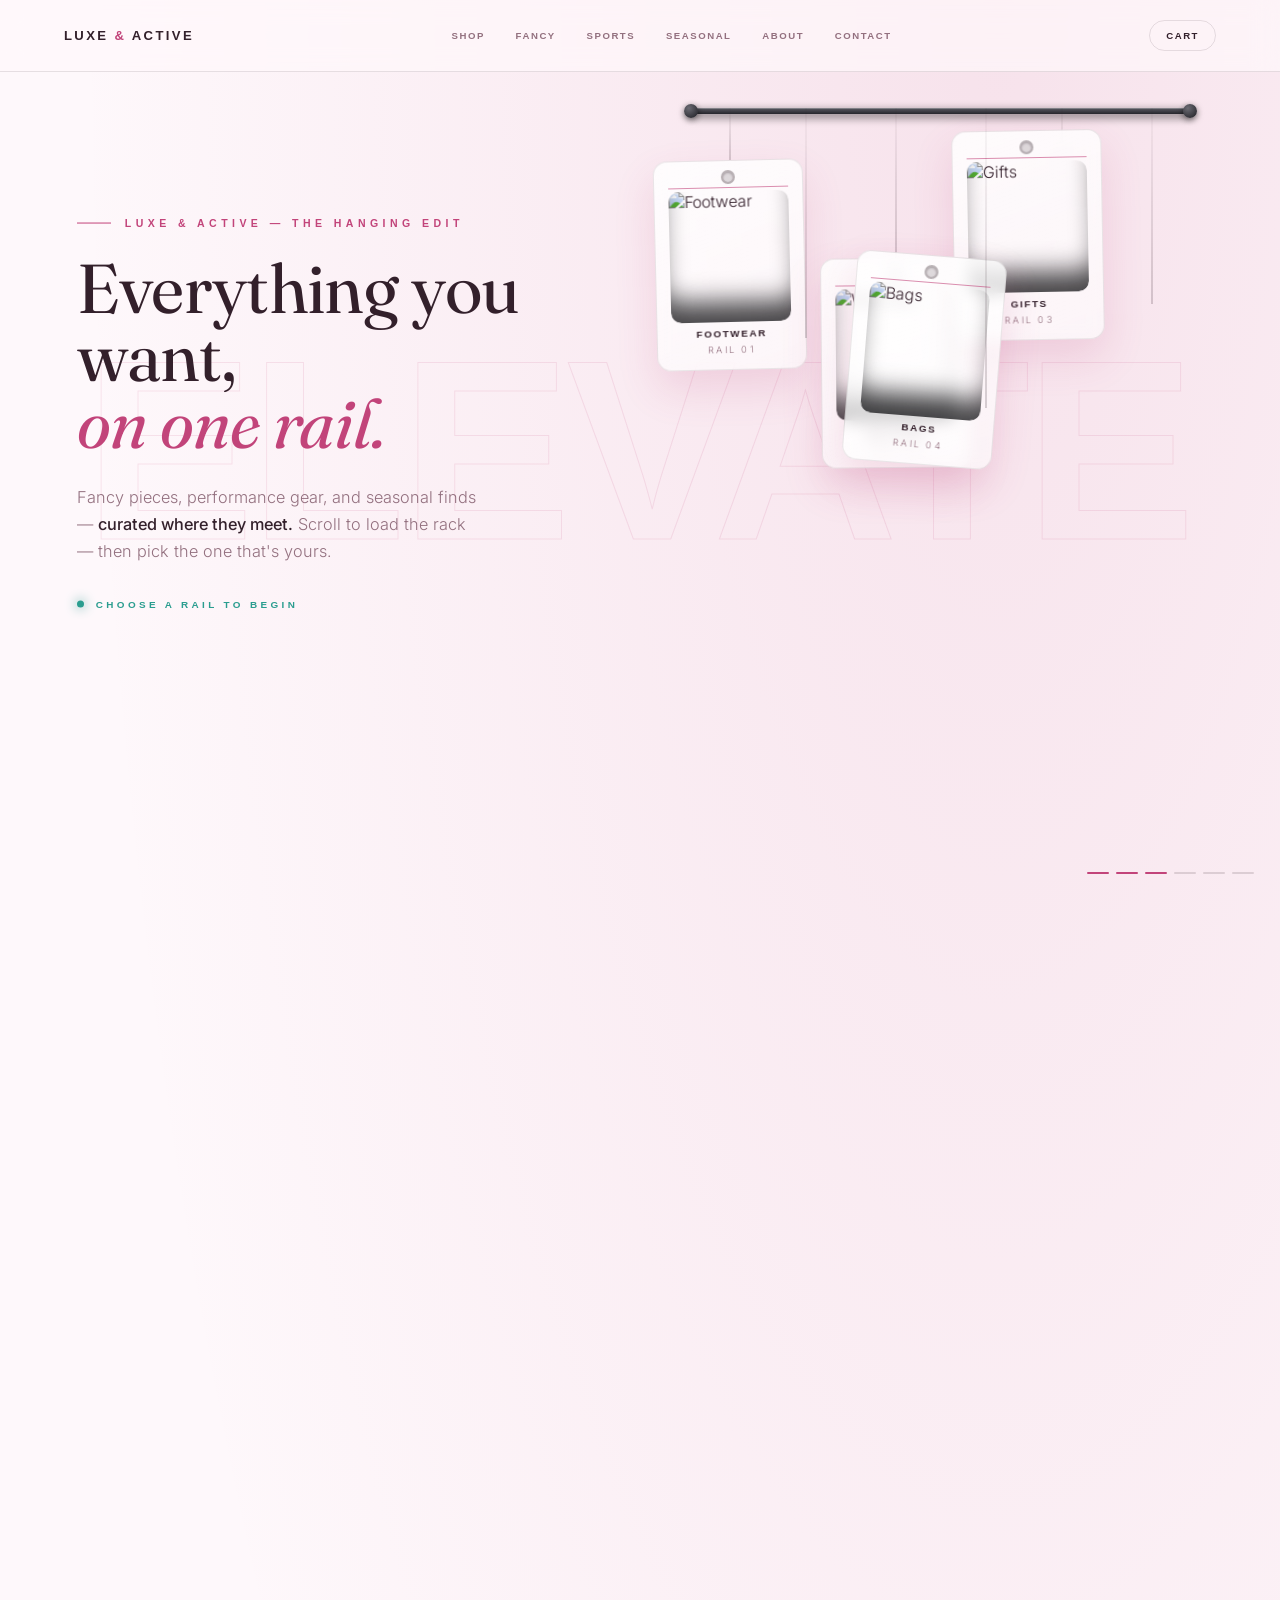
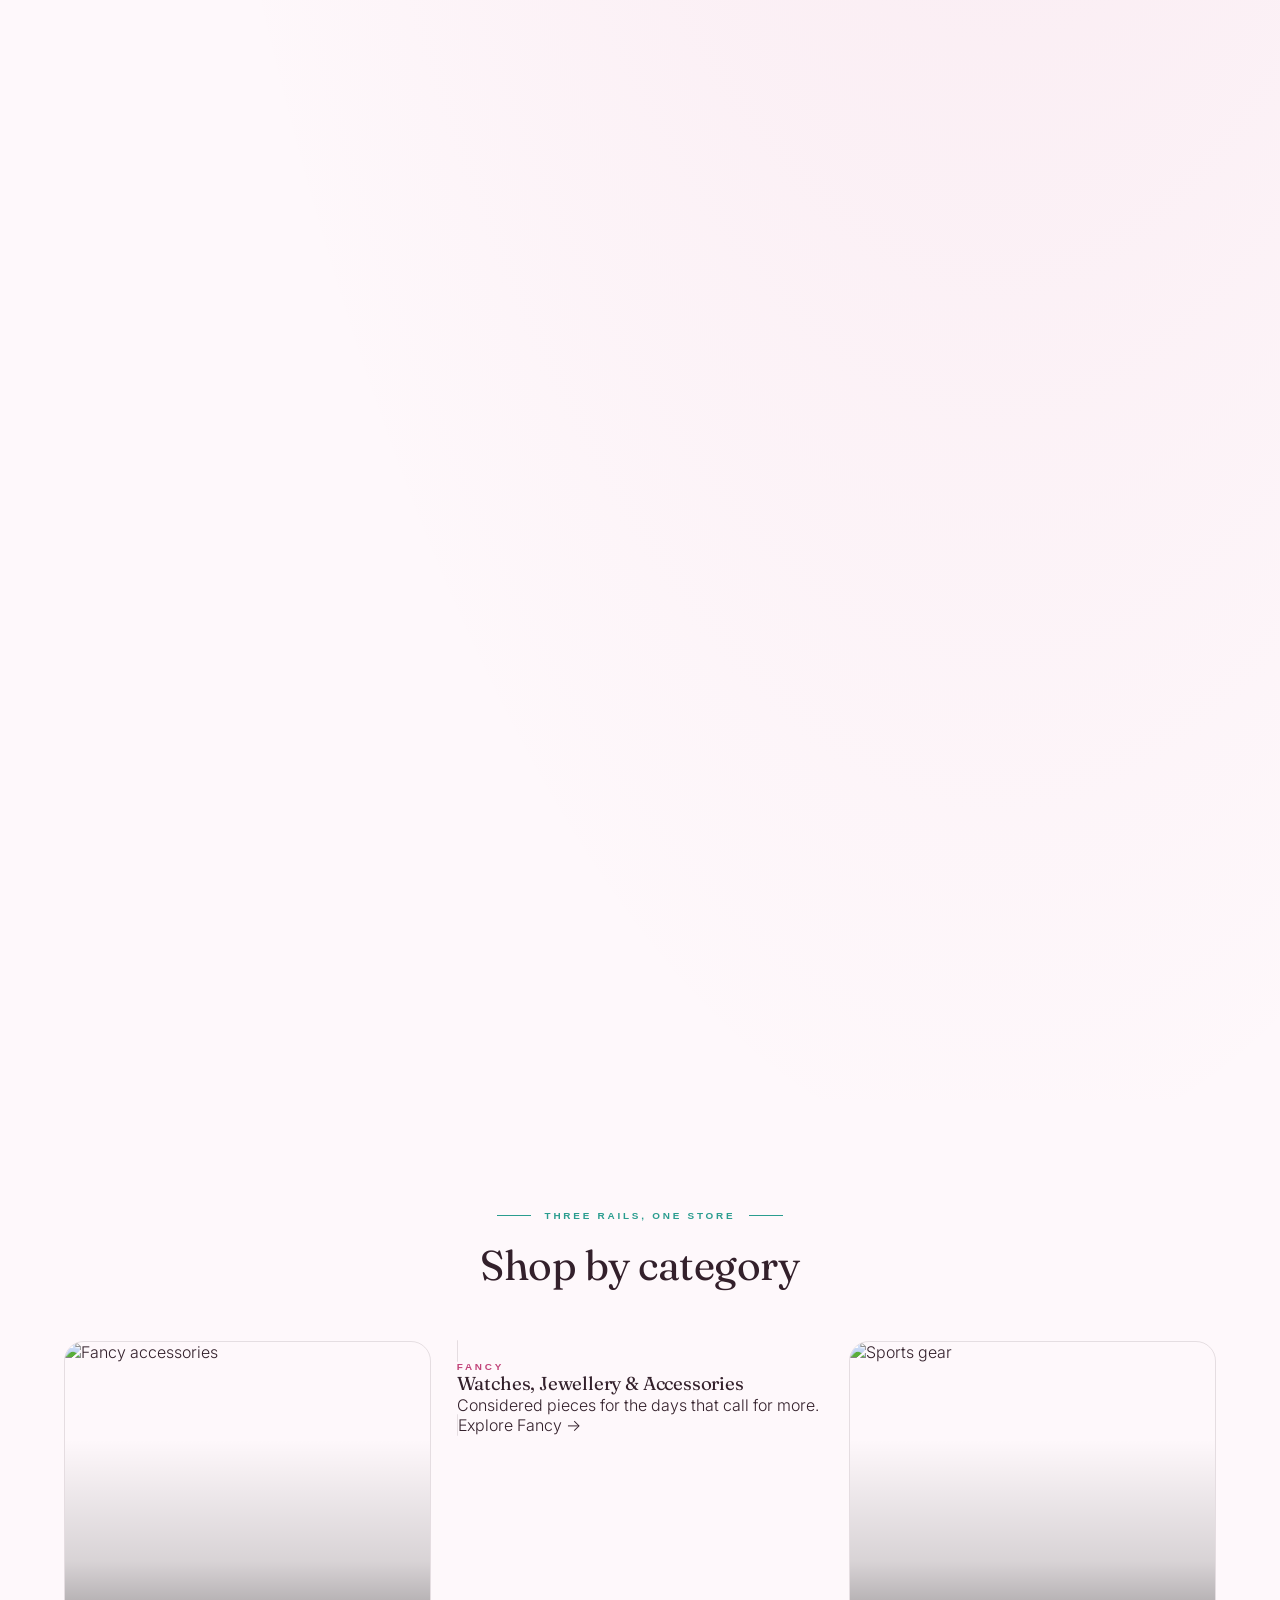
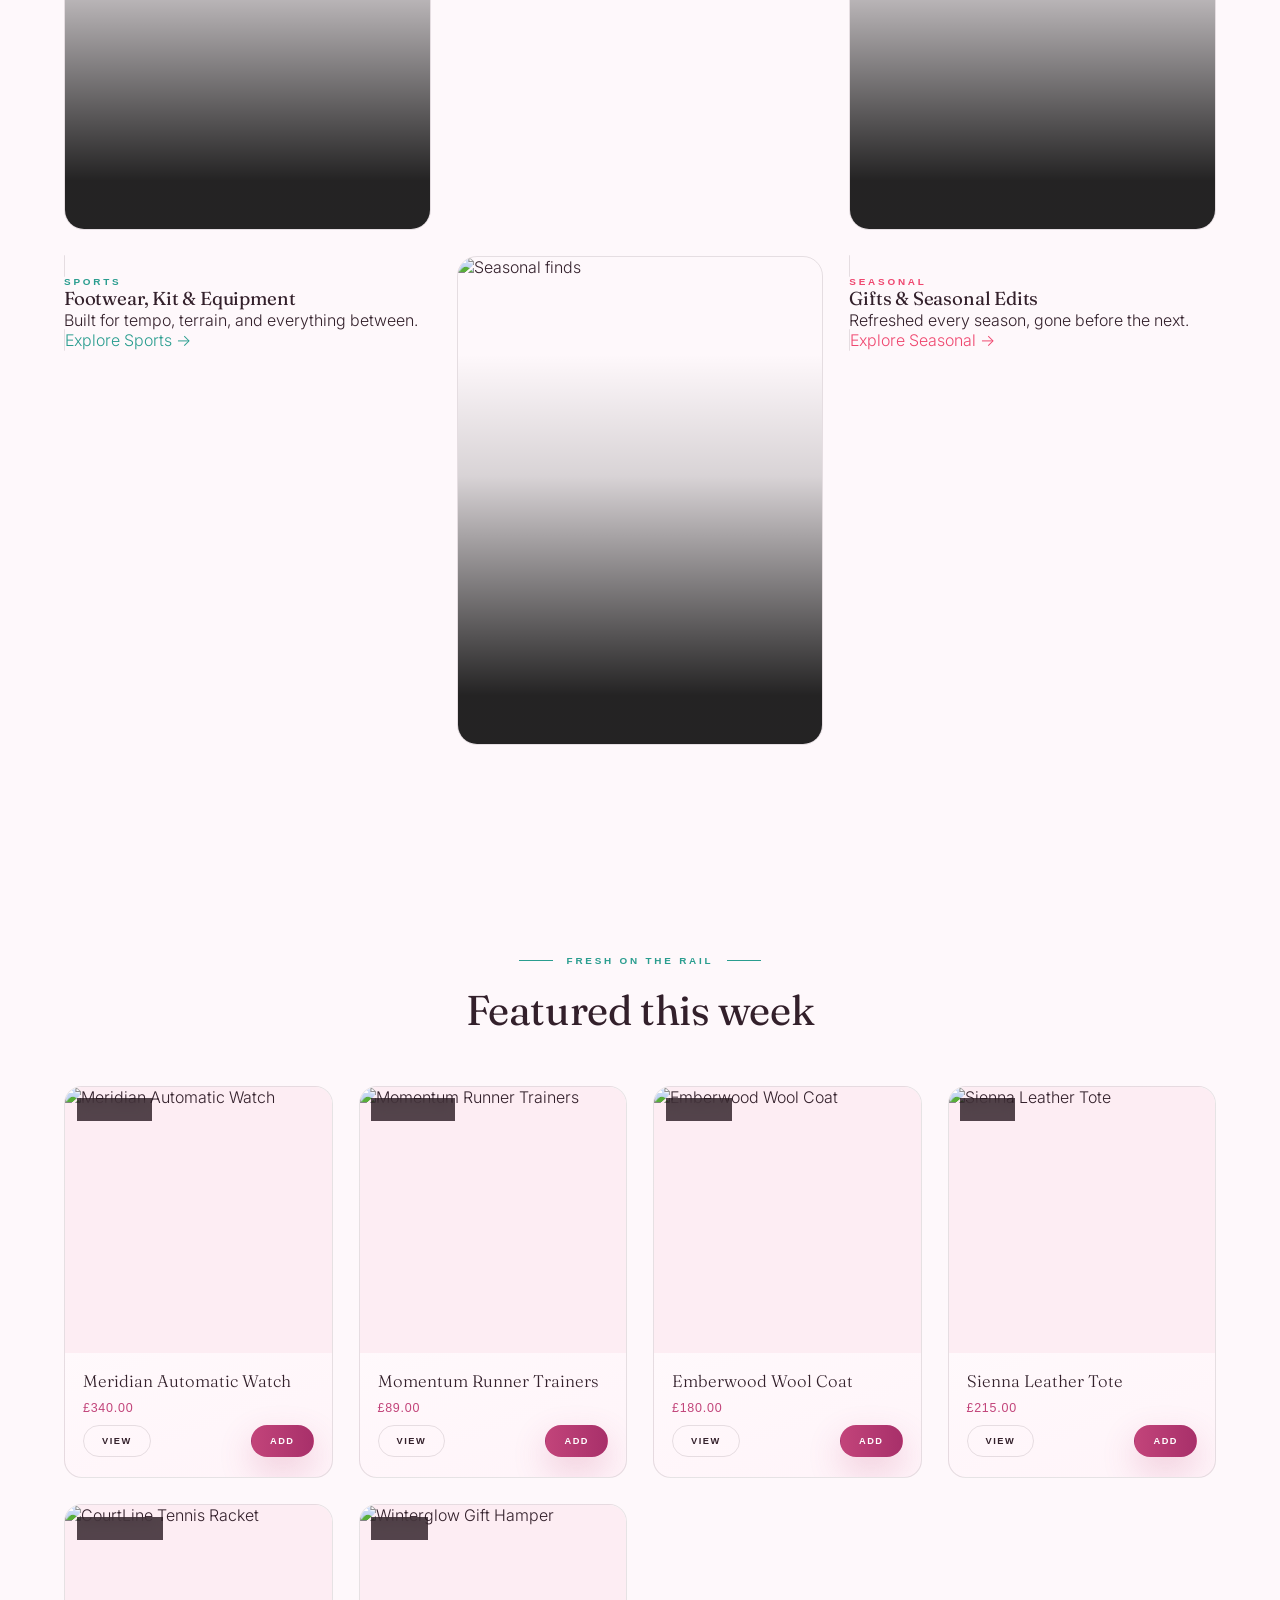
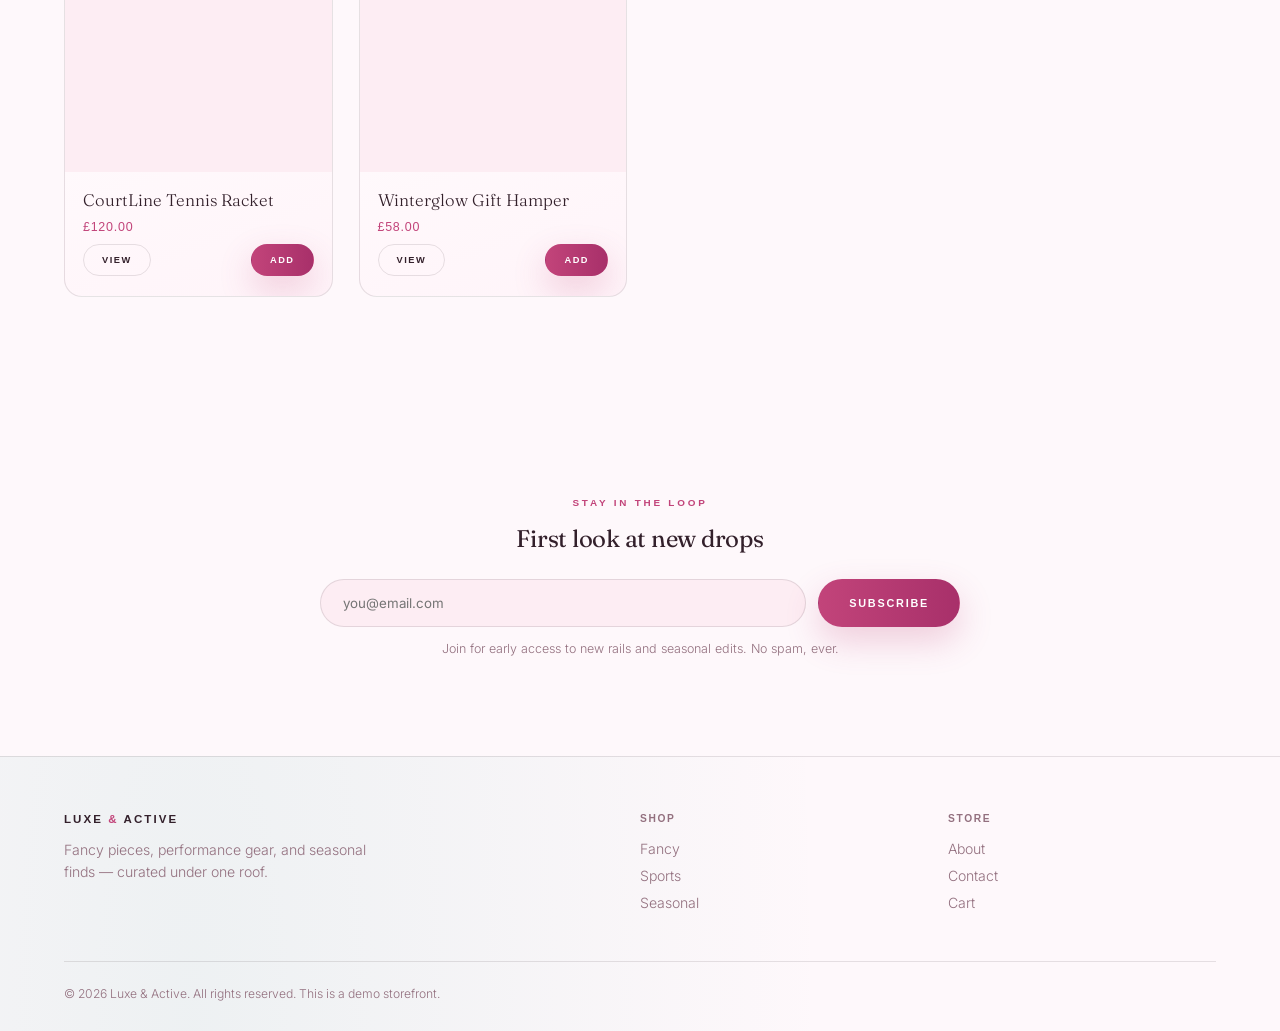
==== commit 96a0dc1b: "Rework theme to a light blush/rose palette, add fluid smooth-scroll - Replace the dark near-black th" ====
--- a/index.html
+++ b/index.html
@@ -9,13 +9,13 @@
 <style>
   :root{
     --scroll:0;
-    --ink:#0a0a0c;
-    --ink-2:#111116;
-    --bone:#f4f2ee;
-    --muted:#8b8b93;
-    --gold:#e8c877;      /* luxe */
-    --teal:#12e6b8;      /* performance */
-    --signal:#ff2d6b;    /* fancy / live */
+    --ink:#fef8fb;
+    --ink-2:#fdedf3;
+    --bone:#33202b;
+    --muted:#93707f;
+    --gold:#c2447a;      /* luxe */
+    --teal:#2a9d8f;      /* performance */
+    --signal:#ef476f;    /* fancy / live */
     --rail:#3a3a42;
   }
 
@@ -23,19 +23,13 @@
 
   body{
     background:
-      radial-gradient(120% 80% at 78% 0%, rgba(232,200,119,.06), transparent 60%),
-      radial-gradient(90% 70% at 15% 100%, rgba(18,230,184,.05), transparent 55%),
+      radial-gradient(120% 80% at 78% 0%, rgba(194,68,122,.12), transparent 60%),
+      radial-gradient(90% 70% at 15% 100%, rgba(42,157,143,.08), transparent 55%),
       var(--ink);
     overflow-x:hidden;
     display:block; /* override shared flex shell for the scroll-trick hero */
   }
 
-  /* fine grain / vignette so the black doesn't read flat */
-  .hero-scroll::after{
-    content:"";position:fixed;inset:0;pointer-events:none;z-index:60;
-    box-shadow:inset 0 0 220px 40px rgba(0,0,0,.65);
-  }
-
   .hero-scroll{ position:relative; height:300vh; } /* scroll runway for the assembly */
 
   .stage{
@@ -43,14 +37,14 @@
   }
 
   /* overlay nav on the hero */
-  .site-nav.overlay{position:fixed;left:0;right:0;top:0;background:rgba(10,10,12,.55);z-index:70}
+  .site-nav.overlay{position:fixed;left:0;right:0;top:0;background:rgba(255,248,251,.7);z-index:70}
 
   /* ---- kinetic background word ---- */
   .ghost{
     position:absolute;top:50%;left:50%;
     font-family:'Syncopate',sans-serif;font-weight:700;
     font-size:clamp(5rem,20vw,20rem);letter-spacing:-.02em;
-    color:transparent;-webkit-text-stroke:1px rgba(232,200,119,.10);
+    color:transparent;-webkit-text-stroke:1px rgba(194,68,122,.12);
     white-space:nowrap;z-index:0;user-select:none;
     transform:translate(-50%,-50%) translateX(calc((var(--scroll) - .5) * 26vw));
   }
@@ -102,15 +96,15 @@
   .shop-cta{
     margin-top:30px;display:inline-flex;align-items:center;gap:14px;
     padding:15px 30px;border-radius:40px;border:1px solid transparent;
-    background:linear-gradient(90deg,var(--gold),#f4dd9e);
-    color:#141008;font-family:'Syncopate',sans-serif;font-weight:700;
+    background:linear-gradient(90deg,var(--gold),#a8306a);
+    color:#fff;font-family:'Syncopate',sans-serif;font-weight:700;
     font-size:.72rem;letter-spacing:.16em;text-transform:uppercase;
     cursor:pointer;opacity:0;transform:translateY(14px);pointer-events:none;
     transition:opacity .4s ease,transform .4s ease,box-shadow .3s ease;
   }
   .shop-cta.show{opacity:1;transform:translateY(0);pointer-events:auto;
-    box-shadow:0 14px 40px rgba(232,200,119,.28)}
-  .shop-cta:hover{box-shadow:0 14px 50px rgba(232,200,119,.5)}
+    box-shadow:0 14px 40px rgba(194,68,122,.3)}
+  .shop-cta:hover{box-shadow:0 14px 50px rgba(194,68,122,.5)}
   .shop-cta .arw{transition:transform .25s ease}
   .shop-cta:hover .arw{transform:translateX(5px)}
 
@@ -143,21 +137,21 @@
   /* the string from rod to tag — always visible, marks the hanger's place on the rail */
   .tag .string{
     position:absolute;left:50%;bottom:100%;width:1px;
-    height:var(--len,60px);background:linear-gradient(180deg,rgba(255,255,255,.05),rgba(255,255,255,.28));
+    height:var(--len,60px);background:linear-gradient(180deg,rgba(51,32,43,.05),rgba(51,32,43,.38));
     transform:translateX(-.5px);
   }
   .tag .hole{
     position:absolute;top:9px;left:50%;transform:translateX(-50%);
     width:14px;height:14px;border-radius:50%;
-    background:var(--ink);border:2px solid rgba(255,255,255,.35);
-    box-shadow:inset 0 1px 2px rgba(0,0,0,.8);z-index:2;
+    background:rgba(51,32,43,.16);border:2px solid rgba(51,32,43,.22);
+    box-shadow:inset 0 1px 2px rgba(51,32,43,.3);z-index:2;
   }
   .tag .card{
     position:absolute;inset:0;border-radius:14px;padding:16px 14px 14px;
-    background:linear-gradient(160deg,rgba(255,255,255,.055),rgba(255,255,255,.015));
+    background:linear-gradient(160deg,rgba(255,255,255,.85),rgba(255,255,255,.6));
     backdrop-filter:blur(8px);
-    border:1px solid rgba(255,255,255,.10);
-    box-shadow:0 18px 40px rgba(0,0,0,.55);
+    border:1px solid rgba(51,32,43,.10);
+    box-shadow:0 18px 40px rgba(194,68,122,.16);
     display:flex;flex-direction:column;align-items:center;justify-content:flex-end;
     overflow:hidden;opacity:0;will-change:transform;
     transition:border-color .3s ease,box-shadow .3s ease;
@@ -188,10 +182,10 @@
   }
   /* hover + selected states */
   .tag:hover .card{border-color:var(--acc,var(--gold));
-    box-shadow:0 22px 55px rgba(0,0,0,.6),0 0 26px -6px var(--acc,var(--gold))}
+    box-shadow:0 22px 45px rgba(51,32,43,.18),0 0 26px -6px var(--acc,var(--gold))}
   .tag.selected .card{
     border-color:var(--acc,var(--gold));
-    box-shadow:0 22px 60px rgba(0,0,0,.6),0 0 0 1px var(--acc,var(--gold)),0 0 34px -4px var(--acc,var(--gold));
+    box-shadow:0 22px 50px rgba(51,32,43,.18),0 0 0 1px var(--acc,var(--gold)),0 0 34px -4px var(--acc,var(--gold));
   }
   .tag.selected .card::after{
     content:"✓ ON THE LIST";position:absolute;top:9px;left:0;right:0;text-align:center;
@@ -215,7 +209,7 @@
   .ticks{
     position:absolute;right:26px;bottom:26px;z-index:6;display:flex;gap:7px;
   }
-  .ticks i{width:22px;height:2px;border-radius:2px;background:rgba(255,255,255,.15);transition:background .3s}
+  .ticks i{width:22px;height:2px;border-radius:2px;background:rgba(51,32,43,.15);transition:background .3s}
   .ticks i.on{background:var(--gold)}
 
   /* ================= below-the-fold sections ================= */
@@ -228,7 +222,7 @@
   .cat-grid{max-width:1240px;margin:0 auto;display:grid;grid-template-columns:repeat(3,1fr);gap:26px}
   .cat-card{
     position:relative;border-radius:20px;overflow:hidden;aspect-ratio:3/4;
-    border:1px solid rgba(255,255,255,.10);
+    border:1px solid var(--line);
   }
   .cat-card img{width:100%;height:100%;object-fit:cover;transition:transform .5s ease}
   .cat-card:hover img{transform:scale(1.07)}
@@ -246,7 +240,7 @@
 
   .newsletter{max-width:640px;margin:0 auto;text-align:center}
   .newsletter form{display:flex;gap:12px;margin-top:26px}
-  .newsletter input{flex:1;background:var(--ink-2);border:1px solid rgba(255,255,255,.14);border-radius:30px;padding:15px 22px;color:var(--bone);font-family:'Inter',sans-serif}
+  .newsletter input{flex:1;background:var(--ink-2);border:1px solid var(--line);border-radius:30px;padding:15px 22px;color:var(--bone);font-family:'Inter',sans-serif}
   .newsletter input:focus{outline:none;border-color:var(--gold)}
   .newsletter .note{margin-top:14px;font-size:.78rem;color:var(--muted)}
 
@@ -500,7 +494,7 @@
     selected = i;
     setHeadline(it.line);
     shopLabel.textContent = 'Shop ' + it.name;
-    shopCta.style.setProperty('background', `linear-gradient(90deg, ${it.acc}, #f4dd9e)`);
+    shopCta.style.setProperty('background', `linear-gradient(90deg, ${it.acc}, #a8306a)`);
     shopCta.classList.add('show');
   }
   shopCta.addEventListener('click',()=>{
--- a/assets/site.css
+++ b/assets/site.css
@@ -2,15 +2,15 @@
 @import url('https://fonts.googleapis.com/css2?family=Syncopate:wght@400;700&family=Fraunces:ital,opsz,wght@0,9..144,400;0,9..144,600;1,9..144,400&family=Inter:wght@300;400;500;600&display=swap');
 
 :root{
-  --ink:#0a0a0c;
-  --ink-2:#111116;
-  --panel:#17171d;
-  --bone:#f4f2ee;
-  --muted:#8b8b93;
-  --line:rgba(255,255,255,.10);
-  --gold:#e8c877;
-  --teal:#12e6b8;
-  --signal:#ff2d6b;
+  --ink:#fef8fb;
+  --ink-2:#fdedf3;
+  --panel:#fff4f9;
+  --bone:#33202b;
+  --muted:#93707f;
+  --line:rgba(51,32,43,.12);
+  --gold:#c2447a;
+  --teal:#2a9d8f;
+  --signal:#ef476f;
 }
 
 *{box-sizing:border-box;margin:0;padding:0}
@@ -19,8 +19,8 @@
 
 body{
   background:
-    radial-gradient(120% 60% at 78% 0%, rgba(232,200,119,.06), transparent 60%),
-    radial-gradient(90% 60% at 15% 100%, rgba(18,230,184,.05), transparent 55%),
+    radial-gradient(120% 60% at 78% 0%, rgba(194,68,122,.10), transparent 60%),
+    radial-gradient(90% 60% at 15% 100%, rgba(42,157,143,.07), transparent 55%),
     var(--ink);
   color:var(--bone);
   font-family:'Inter',sans-serif;
@@ -44,7 +44,7 @@
 .site-nav{
   position:sticky;top:0;z-index:50;display:flex;align-items:center;justify-content:space-between;
   gap:20px;padding:20px clamp(20px,5vw,64px);
-  background:rgba(10,10,12,.72);backdrop-filter:blur(14px);
+  background:rgba(255,248,251,.78);backdrop-filter:blur(14px);
   border-bottom:1px solid var(--line);
 }
 .brand{
@@ -73,7 +73,7 @@
 .cart-link:hover{border-color:var(--gold)}
 .cart-badge{
   display:none;align-items:center;justify-content:center;min-width:18px;height:18px;padding:0 4px;
-  border-radius:50%;background:var(--gold);color:#141008;font-size:.62rem;font-weight:700;
+  border-radius:50%;background:var(--gold);color:#fff;font-size:.62rem;font-weight:700;
 }
 
 /* mobile menu toggle */
@@ -95,10 +95,10 @@
   cursor:pointer;transition:box-shadow .25s ease,transform .2s ease,border-color .2s ease,background .2s ease;
 }
 .btn-primary{
-  background:linear-gradient(90deg,var(--gold),#f4dd9e);color:#141008;
-  box-shadow:0 14px 34px rgba(232,200,119,.22);
-}
-.btn-primary:hover{box-shadow:0 16px 46px rgba(232,200,119,.42);transform:translateY(-1px)}
+  background:linear-gradient(90deg,var(--gold),#a8306a);color:#fff;
+  box-shadow:0 14px 34px rgba(194,68,122,.24);
+}
+.btn-primary:hover{box-shadow:0 16px 46px rgba(194,68,122,.4);transform:translateY(-1px)}
 .btn-ghost{background:transparent;border-color:var(--line);color:var(--bone)}
 .btn-ghost:hover{border-color:var(--gold);color:var(--gold)}
 .btn:disabled{opacity:.4;cursor:not-allowed;box-shadow:none;transform:none}
@@ -121,24 +121,24 @@
   color:var(--muted);transition:all .2s ease;
 }
 .tab:hover{color:var(--bone);border-color:var(--bone)}
-.tab.active{background:var(--gold);border-color:var(--gold);color:#141008}
+.tab.active{background:var(--gold);border-color:var(--gold);color:#fff}
 
 /* ---------------- product grid & cards ---------------- */
 .grid{display:grid;grid-template-columns:repeat(auto-fill,minmax(240px,1fr));gap:26px;padding-bottom:80px}
 .card{
   --acc:var(--gold);
-  background:linear-gradient(160deg,rgba(255,255,255,.05),rgba(255,255,255,.015));
+  background:linear-gradient(160deg,#fff,var(--panel));
   border:1px solid var(--line);border-radius:18px;overflow:hidden;
   transition:border-color .25s ease,transform .25s ease,box-shadow .25s ease;
   display:flex;flex-direction:column;
 }
-.card:hover{border-color:var(--acc);transform:translateY(-4px);box-shadow:0 22px 50px rgba(0,0,0,.45),0 0 30px -12px var(--acc)}
+.card:hover{border-color:var(--acc);transform:translateY(-4px);box-shadow:0 22px 44px rgba(51,32,43,.14),0 0 26px -10px var(--acc)}
 .card .thumb{position:relative;aspect-ratio:1/1;overflow:hidden;background:var(--ink-2)}
 .card .thumb img{width:100%;height:100%;object-fit:cover;transition:transform .5s ease}
 .card:hover .thumb img{transform:scale(1.06)}
 .card .thumb .tag-pill{
-  position:absolute;top:12px;left:12px;background:rgba(10,10,12,.72);backdrop-filter:blur(6px);
-  border:1px solid var(--line);border-radius:20px;padding:5px 12px;
+  position:absolute;top:12px;left:12px;background:rgba(35,20,28,.78);backdrop-filter:blur(6px);
+  border:1px solid rgba(255,255,255,.14);border-radius:20px;padding:5px 12px;
   font-family:'Syncopate',sans-serif;font-size:.52rem;letter-spacing:.14em;text-transform:uppercase;color:var(--acc);
 }
 .card .body{padding:18px 18px 20px;display:flex;flex-direction:column;gap:10px;flex:1}
@@ -214,8 +214,8 @@
 /* ---------------- confirmation ---------------- */
 .confirm-box{max-width:640px;margin:0 auto;padding:90px 0;text-align:center}
 .confirm-icon{
-  width:74px;height:74px;border-radius:50%;background:radial-gradient(circle,var(--teal),transparent 70%);
-  display:flex;align-items:center;justify-content:center;margin:0 auto 28px;font-size:1.8rem;color:var(--ink);
+  width:74px;height:74px;border-radius:50%;
+  display:flex;align-items:center;justify-content:center;margin:0 auto 28px;font-size:1.8rem;color:#fff;
   background-color:var(--teal);
 }
 .confirm-box h1{font-size:clamp(1.8rem,4vw,2.6rem);margin-bottom:14px}
@@ -266,7 +266,7 @@
   .nav-links{
     position:absolute;top:100%;left:0;right:0;
     flex-direction:column;align-items:stretch;gap:0;
-    background:rgba(10,10,12,.97);backdrop-filter:blur(14px);
+    background:rgba(255,248,251,.97);backdrop-filter:blur(14px);
     max-height:0;overflow:hidden;opacity:0;pointer-events:none;
     transition:max-height .3s ease,opacity .25s ease;
   }
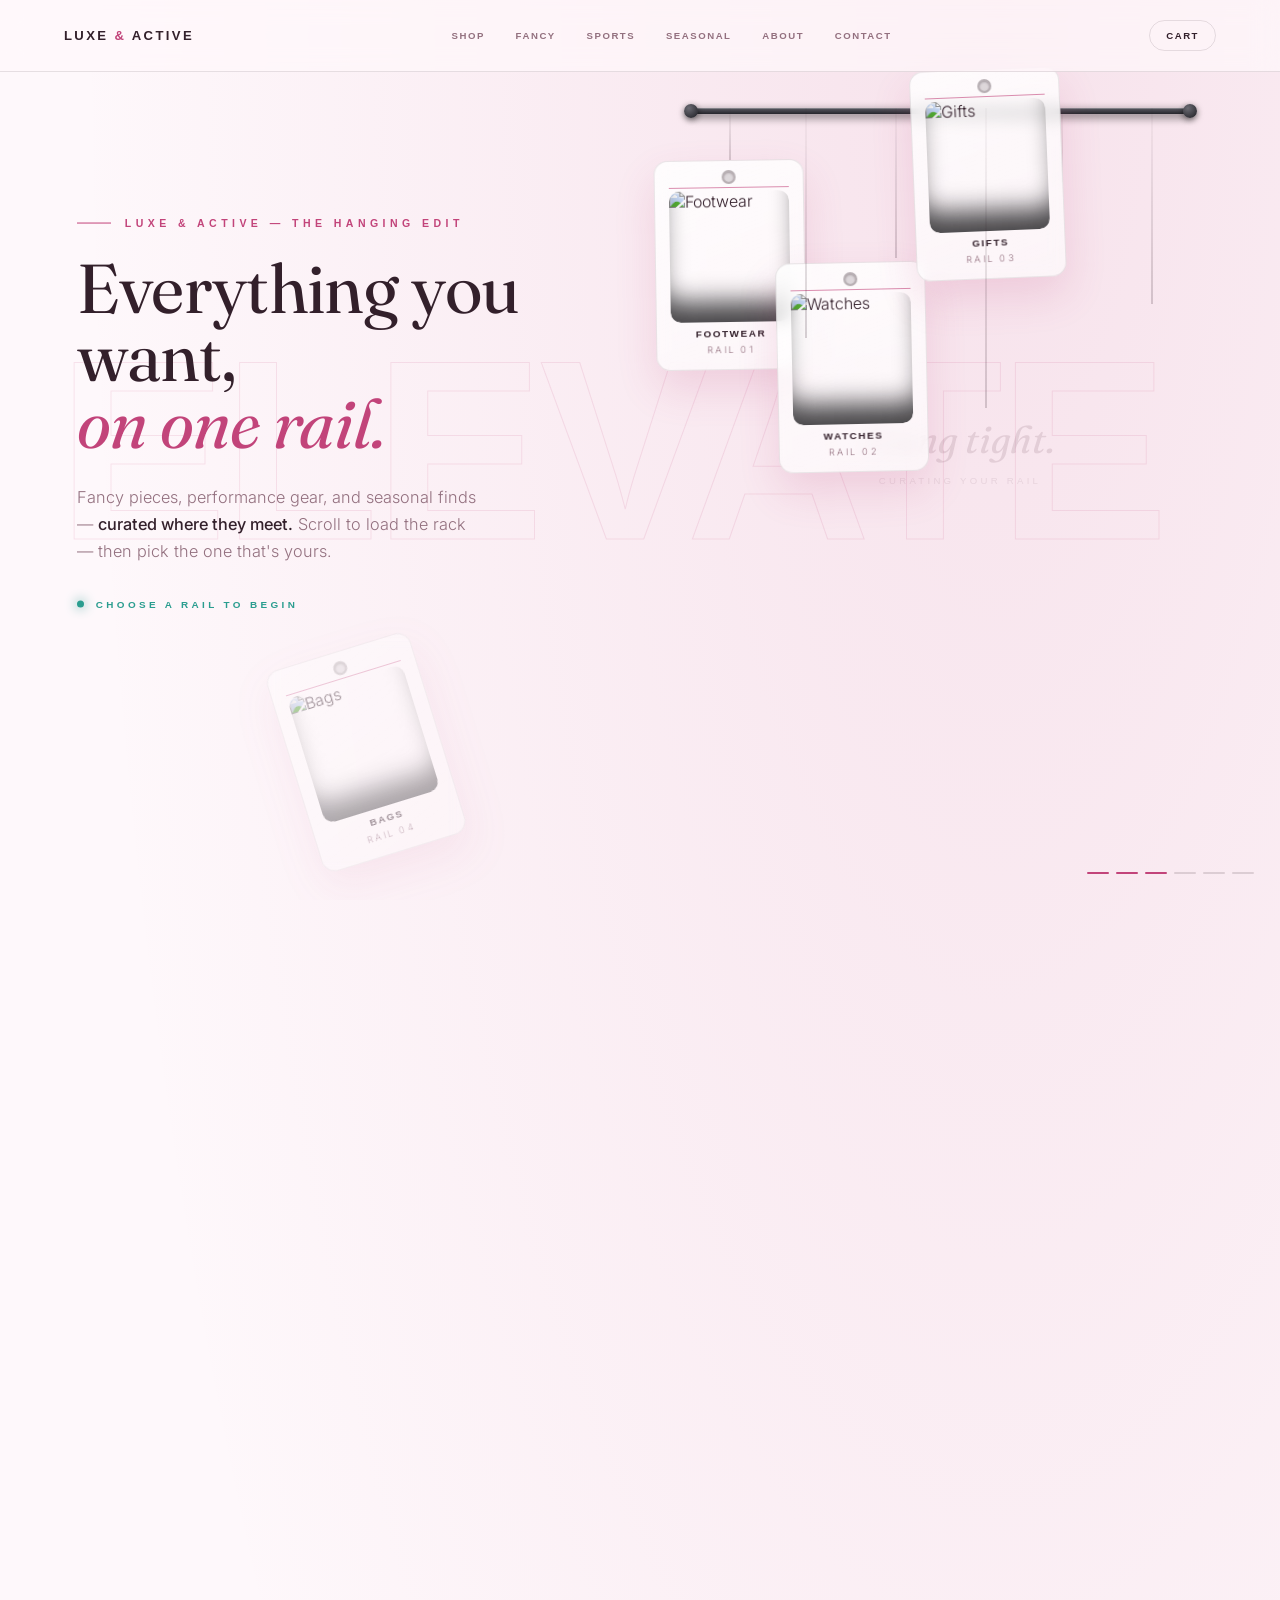
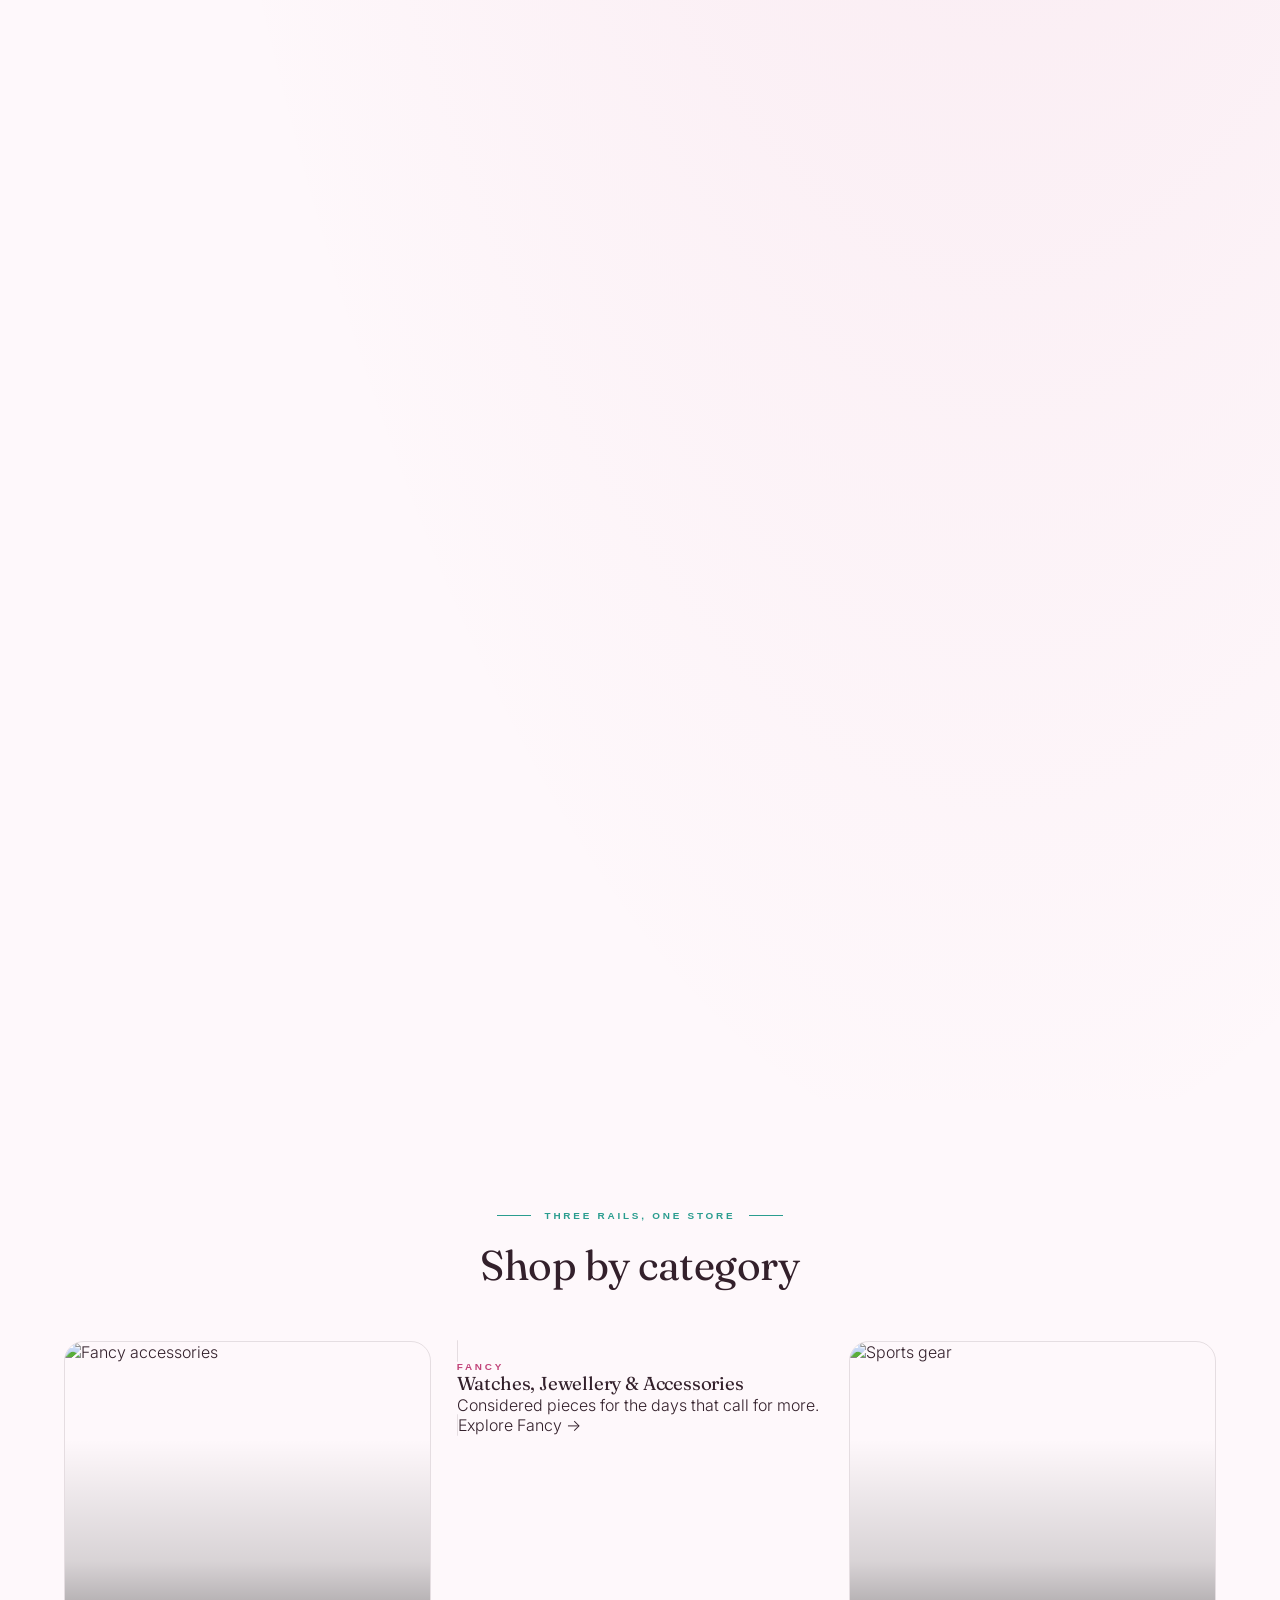
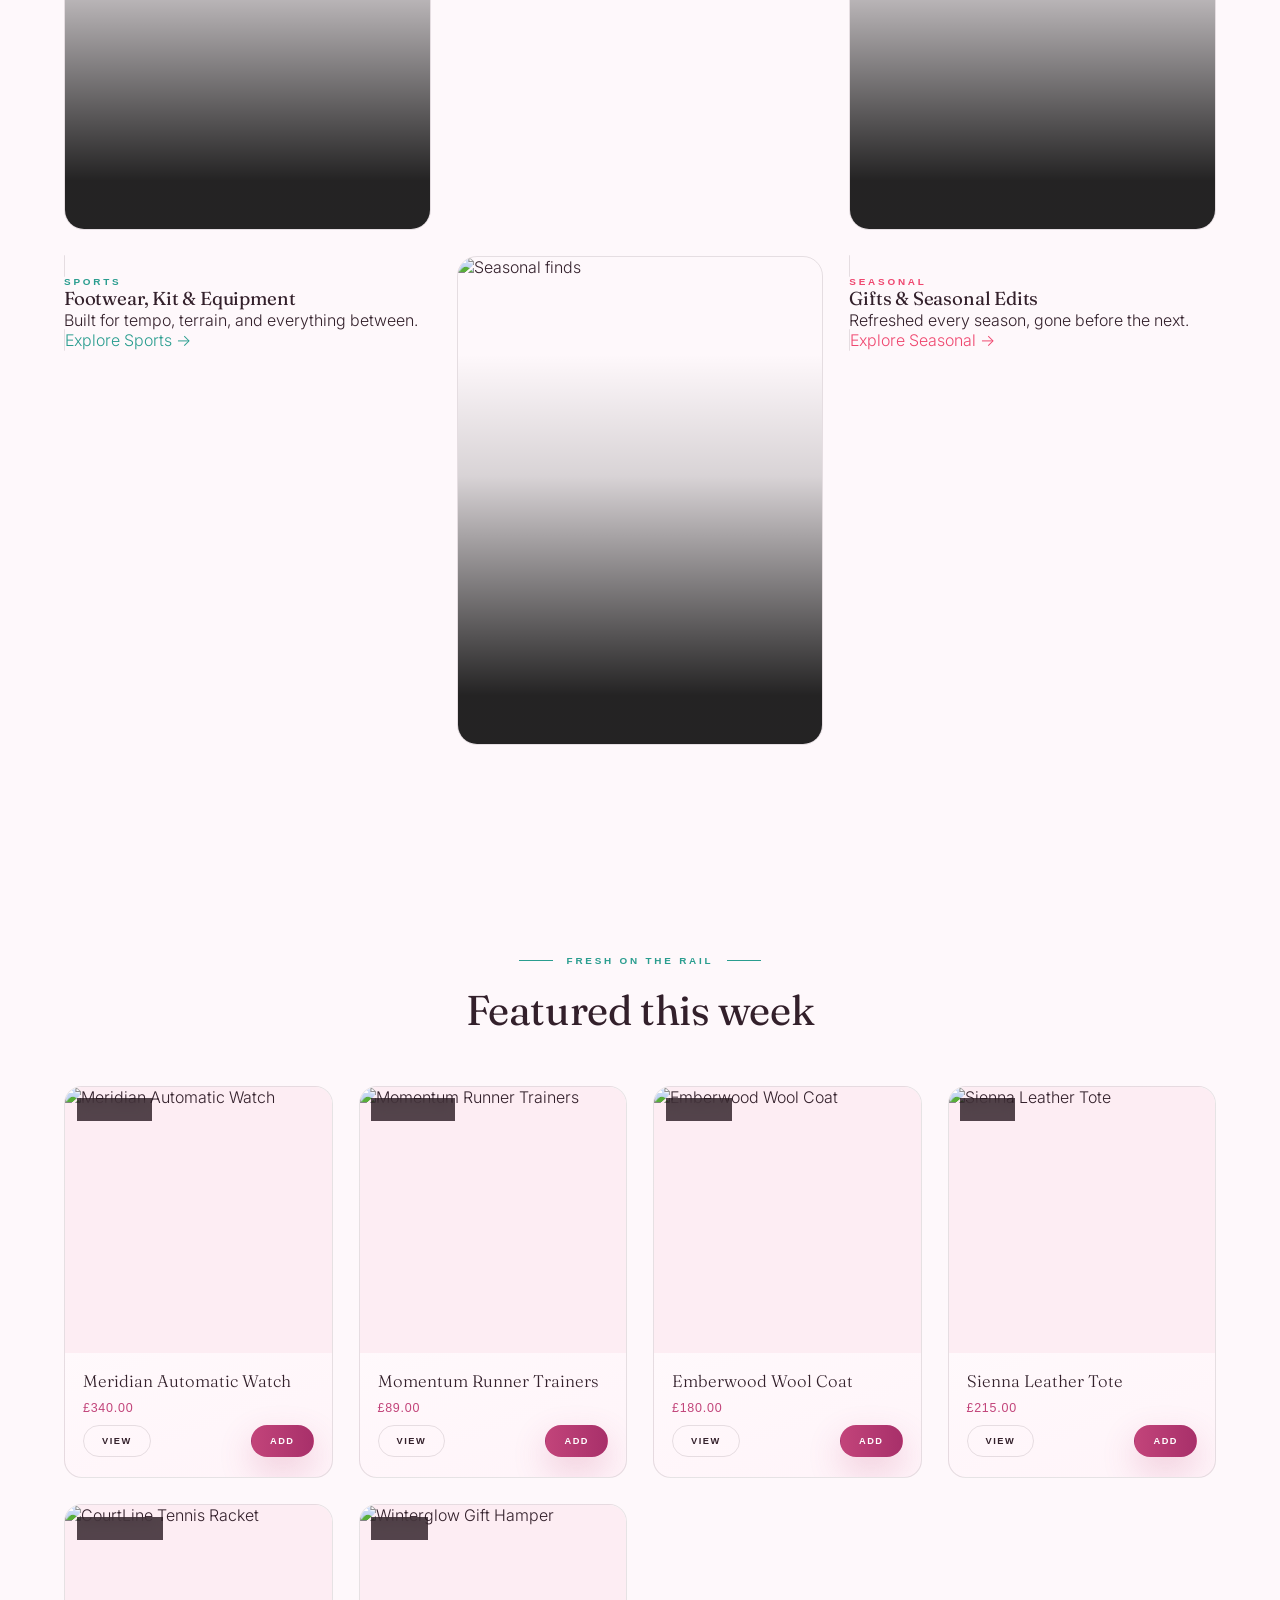
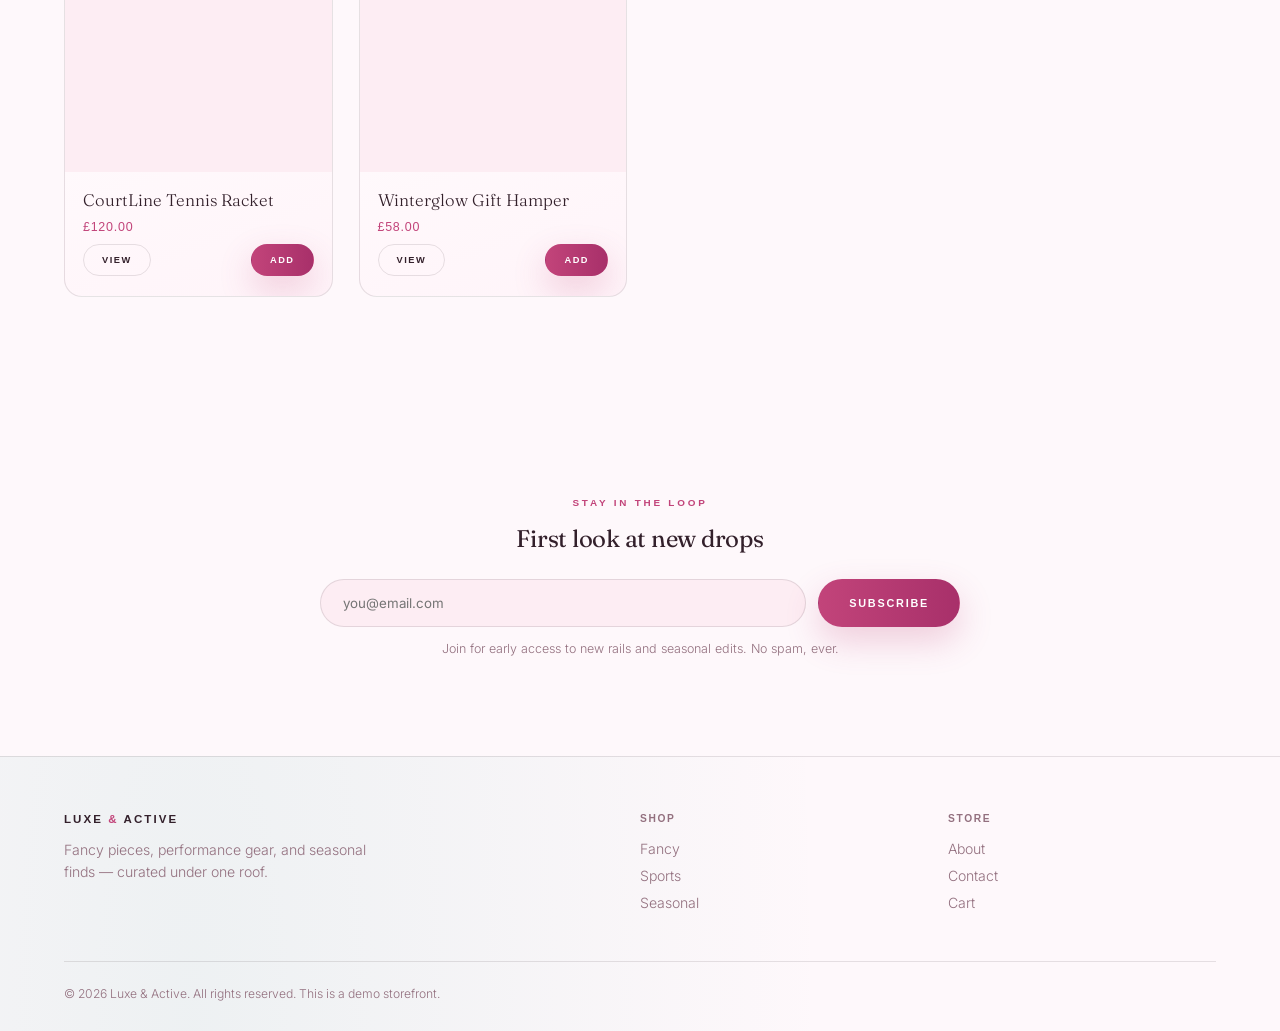
==== commit 9c93c81d: "Replace wheel-hijacked scroll with fade-in reveals; add hero rail tagline - Remove the custom wheel-" ====
--- a/index.html
+++ b/index.html
@@ -127,6 +127,21 @@
   .rod::before{left:-7px}
   .rod::after{right:-7px}
 
+  /* tagline that fills the rail while it's still empty, fading away as the
+     items land so it never overlaps the fully-hung rack */
+  .rail-tagline{
+    position:absolute;inset:0;display:flex;flex-direction:column;align-items:center;justify-content:center;
+    text-align:center;pointer-events:none;transition:opacity .4s ease;
+  }
+  .rail-tagline span{
+    font-family:'Fraunces',serif;font-style:italic;font-weight:400;
+    font-size:clamp(1.7rem,3vw,2.5rem);color:var(--muted);opacity:.6;
+  }
+  .rail-tagline small{
+    display:block;margin-top:12px;font-family:'Syncopate',sans-serif;font-size:.6rem;
+    letter-spacing:.34em;text-transform:uppercase;color:var(--muted);opacity:.45;
+  }
+
   /* each hanging tag — the string+hook sit fixed on the rail immediately (so the rail
      never looks empty at rest); only the .card itself flies in on scroll */
   .tag{
@@ -257,7 +272,7 @@
     .rail-panel .tag-wrap{display:flex;gap:16px;overflow-x:auto;padding:0 4px 16px;scroll-snap-type:x mandatory}
     .tag{position:relative !important;left:auto !important;top:auto !important;flex:0 0 auto;scroll-snap-align:center;margin-top:var(--len,50px)}
     .tag .card{transform:none !important;opacity:1 !important}
-    .scroll-hint,.ticks{display:none}
+    .scroll-hint,.ticks,.rail-tagline{display:none}
     .cat-grid{grid-template-columns:1fr}
   }
 
@@ -307,6 +322,10 @@
 
       <!-- RIGHT: the rail -->
       <div class="rail-panel">
+        <div class="rail-tagline" id="railTagline">
+          <span>Hang tight.</span>
+          <small>Curating your rail</small>
+        </div>
         <div class="rod"></div>
         <div class="tag-wrap" id="tagWrap"></div>
       </div>
@@ -323,7 +342,7 @@
       <h2>Shop by category</h2>
     </div>
     <div class="cat-grid">
-      <a class="cat-card" href="shop.html?cat=fancy">
+      <a class="cat-card reveal" href="shop.html?cat=fancy">
         <img src="https://images.unsplash.com/photo-1629118639934-2b241503956c?auto=format&fit=crop&w=800&q=80" alt="Fancy accessories" loading="lazy" />
         <div class="content">
           <div class="label" style="color:var(--gold)">Fancy</div>
@@ -332,7 +351,7 @@
           <a href="shop.html?cat=fancy">Explore Fancy →</a>
         </div>
       </a>
-      <a class="cat-card" href="shop.html?cat=sports">
+      <a class="cat-card reveal" href="shop.html?cat=sports" style="transition-delay:.12s">
         <img src="https://images.unsplash.com/photo-1571008887538-b36bb32f4571?auto=format&fit=crop&w=800&q=80" alt="Sports gear" loading="lazy" />
         <div class="content">
           <div class="label" style="color:var(--teal)">Sports</div>
@@ -341,7 +360,7 @@
           <a href="shop.html?cat=sports" style="color:var(--teal)">Explore Sports →</a>
         </div>
       </a>
-      <a class="cat-card" href="shop.html?cat=seasonal">
+      <a class="cat-card reveal" href="shop.html?cat=seasonal" style="transition-delay:.24s">
         <img src="https://images.unsplash.com/photo-1602521879046-b994fcd56190?auto=format&fit=crop&w=800&q=80" alt="Seasonal finds" loading="lazy" />
         <div class="content">
           <div class="label" style="color:var(--signal)">Seasonal</div>
@@ -443,6 +462,7 @@
   const shopCta = document.getElementById('shopCta');
   const shopLabel = document.getElementById('shopLabel');
   const ticksBox = document.getElementById('ticks');
+  const railTagline = document.getElementById('railTagline');
 
   let selected = null;
 
@@ -537,6 +557,7 @@
     }
     cur += (target - cur) * 0.09;
     document.documentElement.style.setProperty('--scroll', cur);
+    railTagline.style.opacity = Math.max(0, 1 - cur * 1.6);
 
     ITEMS.forEach((it,i)=>{
       const s = START + i*STEP;
@@ -570,12 +591,13 @@
   /* ---------- featured products (real store data) ---------- */
   const featGrid = document.getElementById('featGrid');
   const FEATURED = ['fa-01','sp-01','se-05','fa-03','sp-05','se-02'];
-  FEATURED.forEach(id=>{
+  FEATURED.forEach((id,i)=>{
     const p = findProduct(id);
     if(!p) return;
     const card = document.createElement('div');
-    card.className = 'card';
+    card.className = 'card reveal';
     card.style.setProperty('--acc', catColor(p.cat));
+    card.style.transitionDelay = (i % 3) * 0.1 + 's';
     card.innerHTML = `
       <a class="thumb" href="product.html?id=${p.id}">
         <span class="tag-pill">${p.tag}</span>
@@ -591,6 +613,7 @@
       </div>`;
     featGrid.appendChild(card);
   });
+  initRevealOnScroll();
   featGrid.addEventListener('click', e=>{
     const btn = e.target.closest('[data-add]');
     if(!btn) return;
--- a/assets/site.css
+++ b/assets/site.css
@@ -16,6 +16,13 @@
 *{box-sizing:border-box;margin:0;padding:0}
 
 html{scroll-behavior:smooth}
+
+/* fade-in-on-scroll reveal */
+.reveal{opacity:0;transform:translateY(22px);transition:opacity .7s ease,transform .7s ease}
+.reveal.in{opacity:1;transform:translateY(0)}
+@media (prefers-reduced-motion:reduce){
+  .reveal{opacity:1;transform:none;transition:none}
+}
 
 body{
   background:
